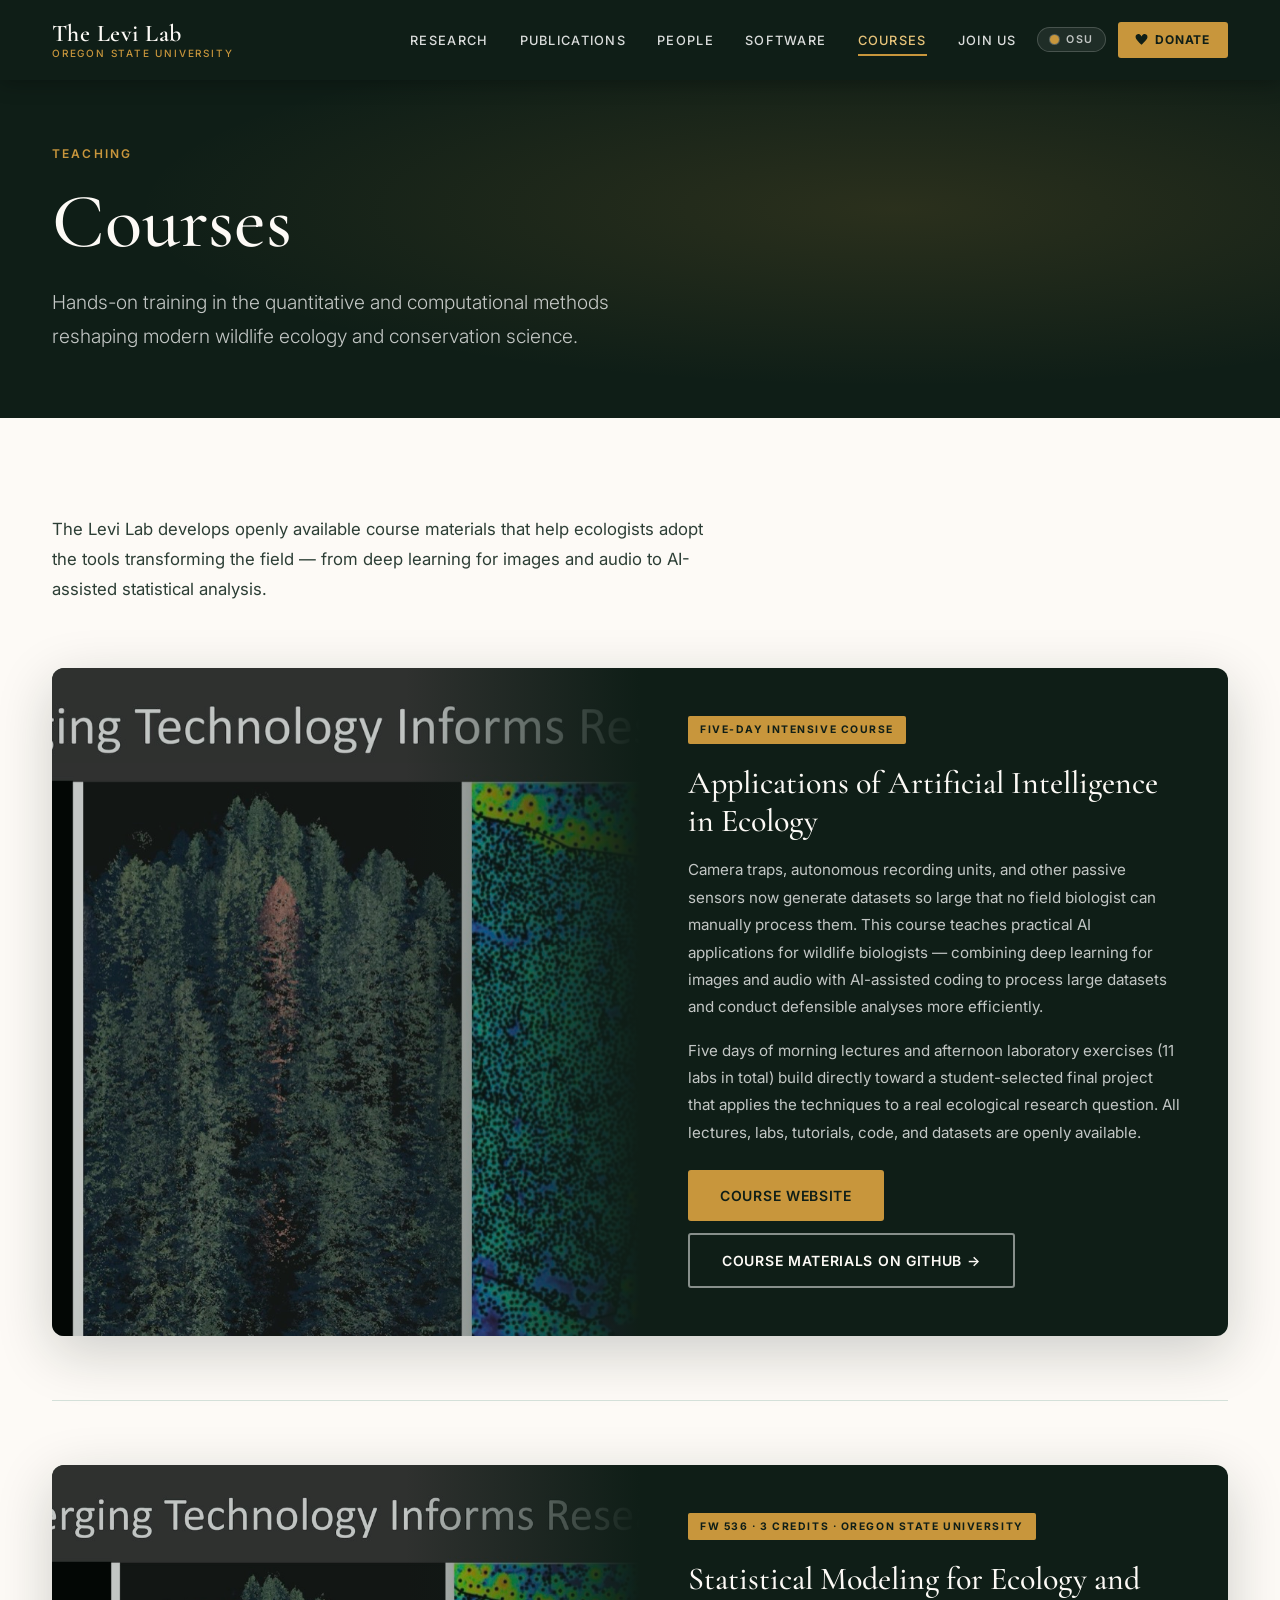
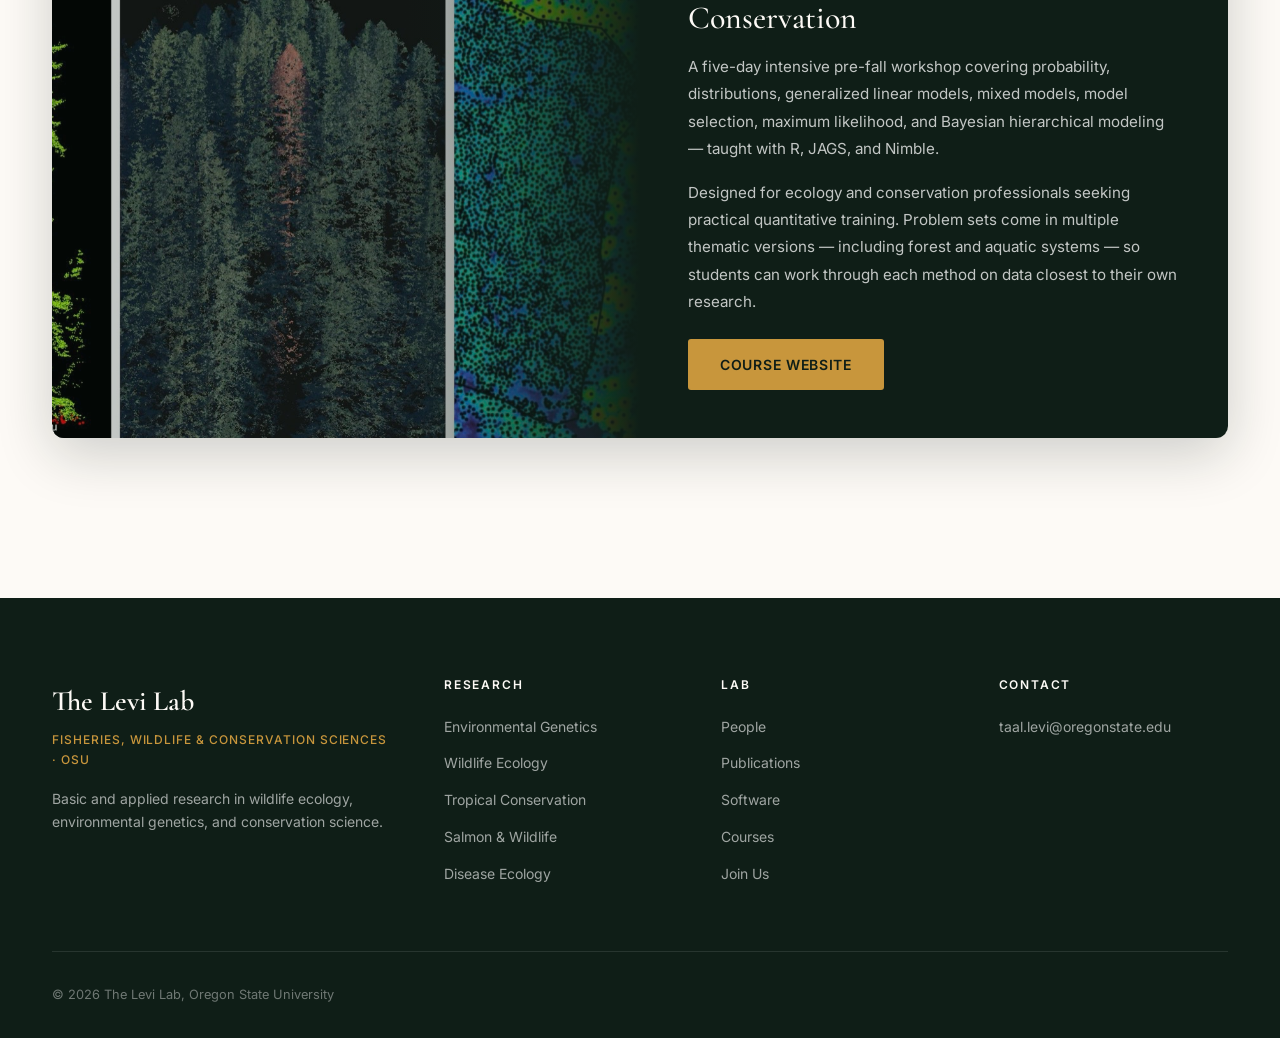
==== courses.html @ 4a83adde "Initial commit: The Levi Lab website Static site for levi.cascadiawildlifelab.org — homepage plus re" ====
<!DOCTYPE html>
<html lang="en">
<head>
  <meta charset="UTF-8" />
  <meta name="viewport" content="width=device-width, initial-scale=1.0" />
  <title>Courses — The Levi Lab</title>
  <meta name="description" content="Courses taught by the Levi Lab: Applications of Artificial Intelligence in Ecology, and FW 536 — Statistical Modeling for Ecology and Conservation." />
  <link rel="icon" href="favicon.svg" type="image/svg+xml" />
  <link rel="canonical" href="https://levi.cascadiawildlifelab.org/courses.html" />
  <meta name="theme-color" content="#1d3b2a" />
  <meta property="og:title" content="Courses — The Levi Lab" />
  <meta property="og:description" content="Courses taught by the Levi Lab: Applications of Artificial Intelligence in Ecology, and FW 536 — Statistical Modeling for Ecology and Conservation." />
  <meta property="og:type" content="website" />
  <meta property="og:image" content="https://levi.cascadiawildlifelab.org/media/img/m228.jpg" />
  <meta property="og:url" content="https://levi.cascadiawildlifelab.org/courses.html" />
  <meta property="og:site_name" content="The Levi Lab" />
  <meta name="twitter:card" content="summary_large_image" />
  <script>document.documentElement.classList.add('js');!function(){var t=localStorage.getItem('levi-lab-theme');if(t==='osu')document.documentElement.setAttribute('data-theme','osu')}();</script>
  <link rel="stylesheet" href="css/style.css" />
</head>
<body>
<a class="skip-link" href="#main">Skip to main content</a>

<!-- NAV -->
<nav class="nav nav--solid" id="mainNav">
  <div class="nav__inner">
    <a href="index.html" class="nav__logo">
      <span class="nav__logo-name">The Levi Lab</span>
      <span class="nav__logo-sub">Oregon State University</span>
    </a>
    <ul class="nav__links">
      <li class="nav__item">
        <a href="research.html" class="nav__link">Research</a>
        <div class="nav__dropdown">
          <a href="research.html#env-genetics" class="nav__dropdown-link">Environmental Genetics</a>
          <a href="research.html#wildlife-ecology" class="nav__dropdown-link">Wildlife Ecology &amp; Trophic Cascades</a>
          <a href="research.html#tropical" class="nav__dropdown-link">Human Livelihoods &amp; Tropical Conservation</a>
          <a href="research.html#salmon" class="nav__dropdown-link">Salmon, Humans &amp; Wildlife</a>
          <a href="research.html#disease" class="nav__dropdown-link">Disease Ecology</a>
        </div>
      </li>
      <li><a href="publications.html" class="nav__link">Publications</a></li>
      <li><a href="people.html" class="nav__link">People</a></li>
      <li><a href="software.html" class="nav__link">Software</a></li>
      <li><a href="courses.html" class="nav__link active">Courses</a></li>
      <li><a href="join.html" class="nav__link">Join Us</a></li>
      <li><a href="https://www.paypal.com/donate?token=L3rN-BQrTYfOn3xu_ZGGP12tN9YeshB1Ru2laAK1H5JTG6XEm7YPeZZN710vsBEfOhClmTOPZdZ970hw" target="_blank" rel="noopener" title="Support the RNAi white-nose syndrome project or Carnivore Ecology &amp; Conservation — add a note with your choice when donating" class="btn--donate" style="margin-left:0.5rem;">
        <svg width="13" height="13" viewBox="0 0 24 24" fill="currentColor"><path d="M12 21.593c-5.63-5.539-11-10.297-11-14.402 0-3.791 3.068-5.191 5.281-5.191 1.312 0 4.151.501 5.719 4.457 1.59-3.968 4.464-4.447 5.726-4.447 2.54 0 5.274 1.621 5.274 5.181 0 4.069-5.136 8.625-11 14.402z"/></svg>
        Donate
      </a></li>
    </ul>
    <button class="nav__hamburger" type="button" aria-label="Menu"
            aria-expanded="false" aria-controls="mobileNav"><span></span><span></span><span></span></button>
  </div>
</nav>
<div class="nav__mobile" id="mobileNav">
  <a href="research.html" class="nav__mobile-link">Research</a>
  <span class="nav__mobile-sublabel">Research Areas</span>
  <a href="research.html#env-genetics" class="nav__mobile-sublink">Environmental Genetics</a>
  <a href="research.html#wildlife-ecology" class="nav__mobile-sublink">Wildlife Ecology &amp; Trophic Cascades</a>
  <a href="research.html#tropical" class="nav__mobile-sublink">Human Livelihoods &amp; Tropical Conservation</a>
  <a href="research.html#salmon" class="nav__mobile-sublink">Salmon, Humans &amp; Wildlife</a>
  <a href="research.html#disease" class="nav__mobile-sublink">Disease Ecology</a>
  <a href="publications.html" class="nav__mobile-link">Publications</a>
  <a href="people.html" class="nav__mobile-link">People</a>
  <a href="software.html" class="nav__mobile-link">Software</a>
  <a href="courses.html" class="nav__mobile-link active">Courses</a>
  <a href="join.html" class="nav__mobile-link">Join Us</a>
  <a href="https://www.paypal.com/donate?token=L3rN-BQrTYfOn3xu_ZGGP12tN9YeshB1Ru2laAK1H5JTG6XEm7YPeZZN710vsBEfOhClmTOPZdZ970hw" target="_blank" rel="noopener" title="Support the RNAi white-nose syndrome project or Carnivore Ecology &amp; Conservation — add a note with your choice when donating" class="nav__mobile-link" style="color: var(--accent-light);">♥ Donate</a>
</div>

<main id="main">
<div class="page-hero">
  <div class="container">
    <span class="page-hero__eyebrow">Teaching</span>
    <h1>Courses</h1>
    <p class="lead">Hands-on training in the quantitative and computational methods reshaping modern wildlife ecology and conservation science.</p>
  </div>
</div>

<!-- ============================================================
     COURSES CONTENT
     ============================================================ -->
<section class="section">
  <div class="container">

    <div class="fade-in" style="max-width: 680px; margin-bottom: 1rem;">
      <p style="font-size: 1.05rem; color: var(--text-body); line-height: 1.8;">
        The Levi Lab develops openly available course materials that help ecologists adopt the tools transforming the field — from deep learning for images and audio to AI-assisted statistical analysis.
      </p>
    </div>

    <!-- FEATURED COURSE — AI IN ECOLOGY -->
    <div class="flagship-card fade-in">
      <div class="flagship-card__media">
        <video autoplay muted loop playsinline preload="none" poster="media/img/esrf-lidar.jpg">
          <source src="media/video/img-0030.mp4" type="video/mp4">
        </video>
        <div class="flagship-card__media-overlay"></div>
      </div>
      <div class="flagship-card__content">
        <span class="flagship-card__badge">Five-Day Intensive Course</span>
        <h3>Applications of Artificial Intelligence in Ecology</h3>
        <p>
          Camera traps, autonomous recording units, and other passive sensors now generate datasets so large that no field biologist can manually process them. This course teaches practical AI applications for wildlife biologists — combining deep learning for images and audio with AI-assisted coding to process large datasets and conduct defensible analyses more efficiently.
        </p>
        <p>
          Five days of morning lectures and afternoon laboratory exercises (11 labs in total) build directly toward a student-selected final project that applies the techniques to a real ecological research question. All lectures, labs, tutorials, code, and datasets are openly available.
        </p>
        <div class="flagship-card__actions">
          <a href="https://taaltree.github.io/AI-in-Ecology/" target="_blank" rel="noopener" class="btn btn--primary">Course Website</a>
          <a href="https://github.com/taaltree/AI-in-Ecology" target="_blank" rel="noopener" class="btn btn--outline">Course Materials on GitHub →</a>
        </div>
      </div>
    </div>

    <!-- ============================================================
         COURSE — FW 536
         ============================================================ -->
    <div class="divider fade-in" style="margin: 4rem 0;"></div>

    <div class="flagship-card fade-in">
      <div class="flagship-card__media">
        <img src="media/img/esrf-lidar.jpg" alt="Ecological data visualization">
        <div class="flagship-card__media-overlay"></div>
      </div>
      <div class="flagship-card__content">
        <span class="flagship-card__badge">FW 536 · 3 Credits · Oregon State University</span>
        <h3>Statistical Modeling for Ecology and Conservation</h3>
        <p>
          A five-day intensive pre-fall workshop covering probability, distributions, generalized linear models, mixed models, model selection, maximum likelihood, and Bayesian hierarchical modeling — taught with R, JAGS, and Nimble.
        </p>
        <p>
          Designed for ecology and conservation professionals seeking practical quantitative training. Problem sets come in multiple thematic versions — including forest and aquatic systems — so students can work through each method on data closest to their own research.
        </p>
        <div class="flagship-card__actions">
          <a href="https://taaltree.github.io/FW536/" target="_blank" rel="noopener" class="btn btn--primary">Course Website</a>
        </div>
      </div>
    </div>

  </div>
</section>

<!-- FOOTER -->
</main>

<footer class="footer">
  <div class="container">
    <div class="footer__grid">
      <div>
        <div class="footer__brand-name">The Levi Lab</div>
        <div class="footer__brand-dept">Fisheries, Wildlife &amp; Conservation Sciences · OSU</div>
        <p class="footer__tagline">Basic and applied research in wildlife ecology, environmental genetics, and conservation science.</p>
      </div>
      <div class="footer__col">
        <h5>Research</h5>
        <ul>
          <li><a href="research.html#env-genetics">Environmental Genetics</a></li>
          <li><a href="research.html#wildlife-ecology">Wildlife Ecology</a></li>
          <li><a href="research.html#tropical">Tropical Conservation</a></li>
          <li><a href="research.html#salmon">Salmon &amp; Wildlife</a></li>
          <li><a href="research.html#disease">Disease Ecology</a></li>
        </ul>
      </div>
      <div class="footer__col">
        <h5>Lab</h5>
        <ul>
          <li><a href="people.html">People</a></li>
          <li><a href="publications.html">Publications</a></li>
          <li><a href="software.html">Software</a></li>
          <li><a href="courses.html">Courses</a></li>
          <li><a href="join.html">Join Us</a></li>
        </ul>
      </div>
      <div class="footer__col">
        <h5>Contact</h5>
        <ul>
          <li><a href="mailto:taal.levi@oregonstate.edu">taal.levi@oregonstate.edu</a></li>
        </ul>
      </div>
    </div>
    <div class="footer__bottom">
      <span>© <span id="year">2026</span> The Levi Lab, Oregon State University</span>
    </div>
  </div>
</footer>

<script src="js/main.js"></script>
</body>
</html>
---- css/style.css ----
/* ============================================================
   THE LEVI LAB — Main Stylesheet
   ============================================================ */

/* Google Fonts */
@import url('https://fonts.googleapis.com/css2?family=Cormorant+Garamond:ital,wght@0,300;0,400;0,500;0,600;0,700;1,300;1,400;1,500&family=Inter:wght@300;400;500;600;700&display=swap');

/* ============================================================
   CUSTOM PROPERTIES
   ============================================================ */
:root {
  --primary:        #1B3B2F;
  --primary-dark:   #0F1E17;
  --primary-light:  #2D5A47;
  --accent:         #C8963C;
  --accent-light:   #E8C47A;
  --cream:          #F7F3EC;
  --warm-white:     #FDFAF6;
  --text-dark:      #0F1E17;
  --text-body:      #2C3E35;
  --text-muted:     #6B8070;
  --border:         #D4E0D9;
  --shadow-sm:      0 2px 8px rgba(15,30,23,0.08);
  --shadow:         0 4px 24px rgba(15,30,23,0.12);
  --shadow-lg:      0 16px 56px rgba(15,30,23,0.2);
  --transition:     all 0.35s cubic-bezier(0.4, 0, 0.2, 1);
  --nav-height:     80px;
  --max-width:      1240px;
  --radius:         6px;
  --radius-lg:      12px;
}

/* ============================================================
   RESET & BASE
   ============================================================ */
*, *::before, *::after { box-sizing: border-box; margin: 0; padding: 0; }

html { scroll-behavior: smooth; font-size: 16px; }

body {
  font-family: 'Inter', system-ui, sans-serif;
  color: var(--text-body);
  background: var(--warm-white);
  line-height: 1.7;
  -webkit-font-smoothing: antialiased;
}

img, video { max-width: 100%; display: block; }
a { color: inherit; text-decoration: none; }
ul { list-style: none; }
button { cursor: pointer; border: none; background: none; font-family: inherit; }

/* ============================================================
   TYPOGRAPHY
   ============================================================ */
h1, h2, h3, h4, h5 {
  font-family: 'Cormorant Garamond', Georgia, serif;
  color: var(--text-dark);
  line-height: 1.2;
}

h1 { font-size: clamp(2.8rem, 6vw, 5rem); font-weight: 500; }
h2 { font-size: clamp(2rem, 4vw, 3rem); font-weight: 500; }
h3 { font-size: clamp(1.4rem, 2.5vw, 1.9rem); font-weight: 500; }
h4 { font-size: 1.2rem; font-weight: 600; font-family: 'Inter', sans-serif; }
h5 { font-size: 1rem; font-weight: 600; font-family: 'Inter', sans-serif; }

p { margin-bottom: 1rem; }
p:last-child { margin-bottom: 0; }

.lead {
  font-size: 1.2rem;
  line-height: 1.8;
  color: var(--text-body);
  font-weight: 300;
}

.eyebrow {
  font-family: 'Inter', sans-serif;
  font-size: 0.75rem;
  font-weight: 600;
  letter-spacing: 0.15em;
  text-transform: uppercase;
  color: var(--accent);
}

/* ============================================================
   LAYOUT
   ============================================================ */
.container {
  max-width: var(--max-width);
  margin: 0 auto;
  padding: 0 2rem;
}

.section {
  padding: 6rem 0;
}

.section--dark {
  background: var(--primary-dark);
  color: var(--cream);
}

.section--dark h1,
.section--dark h2,
.section--dark h3,
.section--dark h4 {
  color: var(--warm-white);
}

.section--dark p,
.section--dark .lead {
  color: rgba(248,244,238,0.8);
}

.section--cream {
  background: var(--cream);
}

.section--green {
  background: var(--primary);
  color: var(--cream);
}

.section--green h1,
.section--green h2,
.section--green h3 {
  color: var(--warm-white);
}

.section-header {
  margin-bottom: 3.5rem;
}

.section-header--center {
  text-align: center;
  max-width: 720px;
  margin: 0 auto 3.5rem;
}

.grid-2 { display: grid; grid-template-columns: repeat(2, 1fr); gap: 2rem; }
.grid-3 { display: grid; grid-template-columns: repeat(3, 1fr); gap: 2rem; }
.grid-4 { display: grid; grid-template-columns: repeat(4, 1fr); gap: 1.5rem; }

/* ============================================================
   BUTTONS
   ============================================================ */
.btn {
  display: inline-flex;
  align-items: center;
  gap: 0.5rem;
  padding: 0.85rem 2rem;
  border-radius: 3px;
  font-family: 'Inter', sans-serif;
  font-size: 0.875rem;
  font-weight: 600;
  letter-spacing: 0.05em;
  text-transform: uppercase;
  transition: var(--transition);
  cursor: pointer;
}

.btn--primary {
  background: var(--accent);
  color: var(--primary-dark);
}
.btn--primary:hover { background: var(--accent-light); transform: translateY(-2px); box-shadow: var(--shadow); }

.btn--outline {
  background: transparent;
  color: var(--warm-white);
  border: 2px solid rgba(255,255,255,0.5);
}
.btn--outline:hover { border-color: var(--warm-white); background: rgba(255,255,255,0.1); }

.btn--outline-dark {
  background: transparent;
  color: var(--primary);
  border: 2px solid var(--primary);
}
.btn--outline-dark:hover { background: var(--primary); color: var(--warm-white); }

.btn--ghost {
  padding: 0;
  color: var(--accent);
  font-weight: 600;
  font-size: 0.875rem;
  letter-spacing: 0.05em;
  text-transform: uppercase;
  border-bottom: 2px solid transparent;
  border-radius: 0;
}
.btn--ghost:hover { border-bottom-color: var(--accent); }

/* ============================================================
   NAVIGATION
   ============================================================ */
.nav {
  position: fixed;
  top: 0;
  left: 0;
  right: 0;
  z-index: 1000;
  height: var(--nav-height);
  display: flex;
  align-items: center;
  transition: var(--transition);
}

.nav--transparent {
  background: transparent;
}

.nav--solid {
  background: var(--primary-dark);
  box-shadow: 0 2px 20px rgba(0,0,0,0.3);
}

.nav__inner {
  max-width: var(--max-width);
  margin: 0 auto;
  padding: 0 2rem;
  width: 100%;
  display: flex;
  align-items: center;
  justify-content: space-between;
}

.nav__logo {
  display: flex;
  flex-direction: column;
  line-height: 1;
}

.nav__logo-name {
  font-family: 'Cormorant Garamond', serif;
  font-size: 1.5rem;
  font-weight: 600;
  color: var(--warm-white);
  letter-spacing: 0.02em;
}

.nav__logo-sub {
  font-size: 0.625rem;
  font-weight: 500;
  letter-spacing: 0.18em;
  text-transform: uppercase;
  color: var(--accent);
  margin-top: 2px;
}

.nav__links {
  display: flex;
  align-items: center;
  gap: 0.25rem;
}

.nav__link {
  font-size: 0.8rem;
  font-weight: 500;
  letter-spacing: 0.1em;
  text-transform: uppercase;
  color: rgba(255,255,255,0.85);
  padding: 0.5rem 0.85rem;
  border-radius: 3px;
  transition: var(--transition);
  position: relative;
}

.nav__link:hover,
.nav__link.active {
  color: var(--accent-light);
}

.nav__link::after {
  content: '';
  position: absolute;
  bottom: 0;
  left: 0.85rem;
  right: 0.85rem;
  height: 2px;
  background: var(--accent);
  transform: scaleX(0);
  transition: transform 0.25s ease;
}

.nav__link:hover::after,
.nav__link.active::after {
  transform: scaleX(1);
}

/* Dropdown */
.nav__item { position: relative; }

.nav__dropdown {
  position: absolute;
  top: calc(100% + 8px);
  left: 0;
  min-width: 280px;
  background: var(--primary-dark);
  border: 1px solid rgba(255,255,255,0.1);
  border-radius: var(--radius);
  box-shadow: var(--shadow-lg);
  opacity: 0;
  visibility: hidden;
  transform: translateY(-8px);
  transition: var(--transition);
  padding: 0.5rem 0;
}

.nav__item:hover .nav__dropdown {
  opacity: 1;
  visibility: visible;
  transform: translateY(0);
}

.nav__dropdown-link {
  display: block;
  padding: 0.65rem 1.25rem;
  font-size: 0.825rem;
  color: rgba(255,255,255,0.8);
  transition: var(--transition);
}

.nav__dropdown-link:hover {
  background: rgba(255,255,255,0.05);
  color: var(--accent-light);
  padding-left: 1.5rem;
}

/* Hamburger */
.nav__hamburger {
  display: none;
  flex-direction: column;
  gap: 5px;
  padding: 8px;
}

.nav__hamburger span {
  width: 24px;
  height: 2px;
  background: var(--warm-white);
  transition: var(--transition);
  display: block;
}

.nav__hamburger.open span:nth-child(1) { transform: rotate(45deg) translate(5px, 5px); }
.nav__hamburger.open span:nth-child(2) { opacity: 0; }
.nav__hamburger.open span:nth-child(3) { transform: rotate(-45deg) translate(5px, -5px); }

/* Mobile nav */
.nav__mobile {
  display: none;
  position: fixed;
  top: var(--nav-height);
  left: 0;
  right: 0;
  background: var(--primary-dark);
  padding: 1rem 0 2rem;
  border-top: 1px solid rgba(255,255,255,0.1);
  z-index: 999;
}

.nav__mobile.open { display: block; }

.nav__mobile-link {
  display: block;
  padding: 0.85rem 2rem;
  font-size: 0.9rem;
  font-weight: 500;
  letter-spacing: 0.08em;
  text-transform: uppercase;
  color: rgba(255,255,255,0.85);
  transition: var(--transition);
}

.nav__mobile-link:hover { color: var(--accent-light); padding-left: 2.5rem; }

.nav__mobile-sublabel {
  padding: 0.5rem 2rem 0.25rem;
  font-size: 0.7rem;
  letter-spacing: 0.15em;
  text-transform: uppercase;
  color: var(--accent);
}

.nav__mobile-sublink {
  display: block;
  padding: 0.5rem 3rem;
  font-size: 0.85rem;
  color: rgba(255,255,255,0.65);
  transition: var(--transition);
}

.nav__mobile-sublink:hover { color: var(--accent-light); }

/* ============================================================
   HERO
   ============================================================ */
.hero {
  position: relative;
  height: 100vh;
  min-height: 600px;
  display: flex;
  align-items: center;
  justify-content: center;
  overflow: hidden;
  background: var(--primary-dark);
}

.hero__video-wrap {
  position: absolute;
  inset: 0;
  z-index: 0;
}

.hero__video {
  width: 100%;
  height: 100%;
  object-fit: cover;
  opacity: 0.65;
}

.hero__overlay {
  position: absolute;
  inset: 0;
  background: linear-gradient(
    160deg,
    rgba(15,30,23,0.7) 0%,
    rgba(15,30,23,0.4) 50%,
    rgba(15,30,23,0.8) 100%
  );
}

.hero__content {
  position: relative;
  z-index: 1;
  text-align: center;
  padding: 0 2rem;
  max-width: 900px;
}

.hero__eyebrow {
  font-family: 'Inter', sans-serif;
  font-size: 0.75rem;
  font-weight: 600;
  letter-spacing: 0.2em;
  text-transform: uppercase;
  color: var(--accent-light);
  margin-bottom: 1.25rem;
  display: block;
}

.hero__title {
  font-family: 'Cormorant Garamond', serif;
  font-size: clamp(3.5rem, 9vw, 7rem);
  font-weight: 300;
  color: var(--warm-white);
  letter-spacing: -0.01em;
  line-height: 1.05;
  margin-bottom: 1.25rem;
}

.hero__title strong {
  font-weight: 600;
  color: var(--accent-light);
}

.hero__subtitle {
  font-size: clamp(1rem, 2vw, 1.25rem);
  color: rgba(255,255,255,0.8);
  font-weight: 300;
  letter-spacing: 0.03em;
  margin-bottom: 2.5rem;
  line-height: 1.6;
}

.hero__actions {
  display: flex;
  gap: 1rem;
  justify-content: center;
  flex-wrap: wrap;
}

.hero__scroll {
  position: absolute;
  bottom: 2.5rem;
  left: 50%;
  transform: translateX(-50%);
  z-index: 1;
  display: flex;
  flex-direction: column;
  align-items: center;
  gap: 0.5rem;
  color: rgba(255,255,255,0.5);
  font-size: 0.7rem;
  letter-spacing: 0.15em;
  text-transform: uppercase;
  animation: bounce 2s infinite;
}

.hero__scroll svg { opacity: 0.5; }

@keyframes bounce {
  0%, 100% { transform: translateX(-50%) translateY(0); }
  50% { transform: translateX(-50%) translateY(8px); }
}

/* Page hero (non-home) */
.page-hero {
  padding-top: calc(var(--nav-height) + 4rem);
  padding-bottom: 4rem;
  background: var(--primary-dark);
  color: var(--warm-white);
  position: relative;
  overflow: hidden;
}

.page-hero::before {
  content: '';
  position: absolute;
  inset: 0;
  background: radial-gradient(ellipse at 70% 50%, rgba(200,150,60,0.15) 0%, transparent 60%);
}

.page-hero .container { position: relative; z-index: 1; }

.page-hero__eyebrow {
  font-size: 0.75rem;
  font-weight: 600;
  letter-spacing: 0.18em;
  text-transform: uppercase;
  color: var(--accent);
  margin-bottom: 0.75rem;
  display: block;
}

.page-hero h1 {
  color: var(--warm-white);
  margin-bottom: 1rem;
}

.page-hero .lead {
  color: rgba(255,255,255,0.75);
  max-width: 640px;
}

/* ============================================================
   ABOUT / INTRO STRIP
   ============================================================ */
.intro-strip {
  padding: 5rem 0;
  background: var(--warm-white);
}

.intro-strip__grid {
  display: grid;
  grid-template-columns: 1.1fr 1fr;
  gap: 5rem;
  align-items: center;
}

.intro-strip__stats {
  display: grid;
  grid-template-columns: 1fr 1fr;
  gap: 2rem;
  margin-top: 2rem;
}

.stat {
  border-left: 3px solid var(--accent);
  padding-left: 1rem;
}

.stat__number {
  font-family: 'Cormorant Garamond', serif;
  font-size: 2.8rem;
  font-weight: 600;
  color: var(--primary);
  line-height: 1;
}

.stat__label {
  font-size: 0.8rem;
  font-weight: 500;
  letter-spacing: 0.08em;
  text-transform: uppercase;
  color: var(--text-muted);
  margin-top: 0.25rem;
}

.intro-strip__image-wrap {
  position: relative;
  border-radius: var(--radius-lg);
  overflow: hidden;
  aspect-ratio: 4/3;
  box-shadow: var(--shadow-lg);
}

.intro-strip__image-wrap img {
  width: 100%;
  height: 100%;
  object-fit: cover;
}

.intro-strip__image-caption {
  position: absolute;
  bottom: 0;
  left: 0;
  right: 0;
  padding: 1.25rem;
  background: linear-gradient(transparent, rgba(15,30,23,0.8));
  color: rgba(255,255,255,0.85);
  font-size: 0.8rem;
  font-style: italic;
}

/* ============================================================
   RESEARCH CARDS (homepage)
   ============================================================ */
.research-cards {
  display: grid;
  grid-template-columns: repeat(5, 1fr);
  gap: 0;
}

.research-card {
  position: relative;
  height: 420px;
  overflow: hidden;
  cursor: pointer;
  flex: 1;
}

.research-card__bg {
  position: absolute;
  inset: 0;
  background-size: cover;
  background-position: center;
  transition: transform 0.6s ease;
}

.research-card:hover .research-card__bg {
  transform: scale(1.08);
}

.research-card__overlay {
  position: absolute;
  inset: 0;
  background: linear-gradient(
    to top,
    rgba(15,30,23,0.95) 0%,
    rgba(15,30,23,0.5) 50%,
    rgba(15,30,23,0.2) 100%
  );
  transition: var(--transition);
}

.research-card:hover .research-card__overlay {
  background: linear-gradient(
    to top,
    rgba(15,30,23,0.98) 0%,
    rgba(15,30,23,0.7) 60%,
    rgba(15,30,23,0.35) 100%
  );
}

.research-card__content {
  position: absolute;
  bottom: 0;
  left: 0;
  right: 0;
  padding: 2rem 1.5rem;
  color: var(--warm-white);
  transform: translateY(0);
}

.research-card__icon {
  font-size: 1.75rem;
  margin-bottom: 0.75rem;
  display: block;
}

.research-card__title {
  font-family: 'Cormorant Garamond', serif;
  font-size: 1.2rem;
  font-weight: 600;
  color: var(--warm-white);
  line-height: 1.3;
  margin-bottom: 0.75rem;
}

.research-card__desc {
  font-size: 0.85rem;
  color: rgba(255,255,255,0.75);
  line-height: 1.6;
  max-height: 0;
  overflow: hidden;
  transition: max-height 0.4s ease, opacity 0.4s ease;
  opacity: 0;
}

.research-card:hover .research-card__desc {
  max-height: 150px;
  opacity: 1;
}

.research-card__link {
  display: inline-flex;
  align-items: center;
  gap: 0.4rem;
  color: var(--accent-light);
  font-size: 0.75rem;
  font-weight: 600;
  letter-spacing: 0.1em;
  text-transform: uppercase;
  margin-top: 0.75rem;
  opacity: 0;
  transform: translateY(8px);
  transition: opacity 0.4s ease, transform 0.4s ease;
}

.research-card:hover .research-card__link {
  opacity: 1;
  transform: translateY(0);
}

/* ============================================================
   VIDEO GALLERY
   ============================================================ */
.video-gallery {
  background: var(--primary-dark);
  padding: 6rem 0;
}

.video-gallery__header {
  text-align: center;
  margin-bottom: 3rem;
}

.video-gallery__header h2 { color: var(--warm-white); }
.video-gallery__header .eyebrow { color: var(--accent); }
.video-gallery__header p { color: rgba(255,255,255,0.65); max-width: 540px; margin: 1rem auto 0; }

.video-grid {
  display: grid;
  grid-template-columns: 2fr 1fr 1fr;
  grid-template-rows: 260px 260px;
  gap: 8px;
}

.video-item {
  position: relative;
  overflow: hidden;
  border-radius: var(--radius);
  background: #000;
  cursor: pointer;
  /* rendered as <button> so it is keyboard-operable — strip UA chrome */
  display: block;
  width: 100%;
  padding: 0;
  border: none;
  font: inherit;
  color: inherit;
  text-align: left;
  appearance: none;
  -webkit-appearance: none;
}

.video-item:first-child {
  grid-row: span 2;
}

.video-item video,
.video-item img {
  width: 100%;
  height: 100%;
  object-fit: cover;
  transition: transform 0.6s ease;
  opacity: 0.85;
}

.video-item:hover video,
.video-item:hover img {
  transform: scale(1.04);
  opacity: 1;
}

.video-item__overlay {
  position: absolute;
  inset: 0;
  background: linear-gradient(to top, rgba(15,30,23,0.8) 0%, transparent 50%);
  display: flex;
  align-items: flex-end;
  padding: 1.25rem;
  transition: var(--transition);
}

.video-item:hover .video-item__overlay {
  background: linear-gradient(to top, rgba(15,30,23,0.6) 0%, transparent 40%);
}

.video-item__label {
  font-size: 0.8rem;
  font-weight: 500;
  color: rgba(255,255,255,0.9);
  letter-spacing: 0.05em;
}

.video-item__play {
  position: absolute;
  top: 50%;
  left: 50%;
  transform: translate(-50%, -50%);
  width: 52px;
  height: 52px;
  background: rgba(255,255,255,0.15);
  border: 2px solid rgba(255,255,255,0.5);
  border-radius: 50%;
  display: flex;
  align-items: center;
  justify-content: center;
  backdrop-filter: blur(4px);
  transition: var(--transition);
  opacity: 0;
}

.video-item:hover .video-item__play {
  opacity: 1;
  background: rgba(255,255,255,0.25);
}

/* Lightbox */
.lightbox {
  position: fixed;
  inset: 0;
  z-index: 2000;
  background: rgba(0,0,0,0.95);
  display: none;
  align-items: center;
  justify-content: center;
  padding: 2rem;
}

.lightbox.open { display: flex; }

.lightbox__inner {
  position: relative;
  width: 100%;
  max-width: 1100px;
  aspect-ratio: 16/9;
}

.lightbox__inner video {
  width: 100%;
  height: 100%;
  border-radius: var(--radius);
}

.lightbox__close {
  position: absolute;
  top: -3rem;
  right: 0;
  color: white;
  font-size: 2rem;
  line-height: 1;
  cursor: pointer;
  opacity: 0.7;
  transition: opacity 0.2s;
}

.lightbox__close:hover { opacity: 1; }

/* ============================================================
   PUBLICATIONS (homepage strip)
   ============================================================ */
.pub-strip { padding: 6rem 0; }

.pub-strip__inner {
  display: grid;
  grid-template-columns: 1fr 2fr;
  gap: 5rem;
  align-items: start;
}

.pub-strip__sidebar h2 { margin-bottom: 1rem; }
.pub-strip__sidebar p { color: var(--text-muted); margin-bottom: 2rem; }

.pub-list { display: flex; flex-direction: column; gap: 1.5rem; }

.pub-item {
  padding-bottom: 1.5rem;
  border-bottom: 1px solid var(--border);
}

.pub-item:last-child { border-bottom: none; }

.pub-item__year {
  font-size: 0.7rem;
  font-weight: 700;
  letter-spacing: 0.15em;
  text-transform: uppercase;
  color: var(--accent);
  margin-bottom: 0.3rem;
}

.pub-item__title {
  font-size: 0.975rem;
  font-weight: 500;
  color: var(--text-dark);
  line-height: 1.5;
  margin-bottom: 0.3rem;
}

.pub-item__authors {
  font-size: 0.85rem;
  color: var(--text-muted);
  line-height: 1.5;
}

.pub-item__journal {
  font-size: 0.85rem;
  font-style: italic;
  color: var(--text-muted);
}

/* ============================================================
   PEOPLE CARDS
   ============================================================ */
.people-grid {
  display: grid;
  grid-template-columns: repeat(auto-fill, minmax(220px, 1fr));
  gap: 1.75rem;
}

.person-card {
  background: var(--warm-white);
  border-radius: var(--radius-lg);
  overflow: hidden;
  box-shadow: var(--shadow-sm);
  transition: var(--transition);
  border: 1px solid var(--border);
}

.person-card:hover {
  transform: translateY(-6px);
  box-shadow: var(--shadow);
}

.person-card__photo {
  aspect-ratio: 3/4;
  background: var(--cream);
  position: relative;
  overflow: hidden;
}

.person-card__photo img {
  width: 100%;
  height: 100%;
  object-fit: cover;
  object-position: top;
  transition: transform 0.5s ease;
}

.person-card:hover .person-card__photo img {
  transform: scale(1.05);
}

.person-card__photo-placeholder {
  width: 100%;
  height: 100%;
  display: flex;
  align-items: center;
  justify-content: center;
  background: linear-gradient(135deg, var(--primary-light), var(--primary));
}

.person-card__photo-placeholder svg {
  opacity: 0.35;
  width: 60px;
  height: 60px;
}

.person-card__info {
  padding: 1.25rem;
}

.person-card__name {
  font-family: 'Cormorant Garamond', serif;
  font-size: 1.15rem;
  font-weight: 600;
  color: var(--text-dark);
  margin-bottom: 0.2rem;
}

.person-card__role {
  font-size: 0.775rem;
  font-weight: 500;
  color: var(--accent);
  text-transform: uppercase;
  letter-spacing: 0.08em;
  margin-bottom: 0.75rem;
  display: block;
}

.person-card__bio {
  font-size: 0.825rem;
  color: var(--text-muted);
  line-height: 1.6;
}

/* Featured PI card */
.pi-card {
  display: grid;
  grid-template-columns: 320px 1fr;
  gap: 0;
  border-radius: var(--radius-lg);
  overflow: hidden;
  box-shadow: var(--shadow-lg);
  margin-bottom: 4rem;
  border: 1px solid var(--border);
}

.pi-card__photo {
  position: relative;
  overflow: hidden;
  background: var(--primary);
}

.pi-card__photo img {
  width: 100%;
  height: 100%;
  object-fit: cover;
  object-position: top;
}

.pi-card__info {
  padding: 3rem;
  background: var(--warm-white);
}

.pi-card__badge {
  display: inline-block;
  background: var(--accent);
  color: var(--primary-dark);
  font-size: 0.65rem;
  font-weight: 700;
  letter-spacing: 0.15em;
  text-transform: uppercase;
  padding: 0.3rem 0.75rem;
  border-radius: 2px;
  margin-bottom: 1rem;
}

.pi-card__name {
  font-family: 'Cormorant Garamond', serif;
  font-size: 2.5rem;
  font-weight: 500;
  color: var(--text-dark);
  margin-bottom: 0.25rem;
}

.pi-card__title {
  font-size: 0.9rem;
  font-weight: 500;
  color: var(--text-muted);
  letter-spacing: 0.05em;
  text-transform: uppercase;
  margin-bottom: 1.5rem;
}

.pi-card__bio {
  font-size: 1rem;
  line-height: 1.8;
  color: var(--text-body);
  margin-bottom: 1.5rem;
}

.pi-card__links {
  display: flex;
  gap: 0.75rem;
  flex-wrap: wrap;
}

/* People section headers */
.people-section { margin-bottom: 4rem; }

.people-section__header {
  margin-bottom: 2rem;
  padding-bottom: 0.75rem;
  border-bottom: 2px solid var(--primary);
  display: flex;
  align-items: baseline;
  gap: 1rem;
}

.people-section__title {
  font-family: 'Cormorant Garamond', serif;
  font-size: 1.75rem;
  font-weight: 500;
  color: var(--primary);
}

.people-section__count {
  font-size: 0.8rem;
  color: var(--text-muted);
  font-weight: 500;
}

/* ============================================================
   RESEARCH PAGE
   ============================================================ */
.research-tabs {
  background: var(--cream);
  border-bottom: 1px solid var(--border);
  position: sticky;
  top: var(--nav-height);
  z-index: 100;
}

.research-tabs__inner {
  display: flex;
  gap: 0;
  overflow-x: auto;
}

.research-tab {
  padding: 1rem 1.25rem;
  font-size: 0.8rem;
  font-weight: 600;
  letter-spacing: 0.06em;
  text-transform: uppercase;
  color: var(--text-muted);
  white-space: nowrap;
  border-bottom: 2px solid transparent;
  transition: all 0.2s;
  flex-shrink: 0;
}

.research-tab:hover {
  color: var(--primary);
  border-bottom-color: var(--accent);
}

.research-section {
  padding: 5rem 0;
}

.research-section:nth-child(even) {
  background: var(--cream);
}

.research-section__inner {
  display: grid;
  grid-template-columns: 1fr 1fr;
  gap: 5rem;
  align-items: center;
}

.research-section:nth-child(even) .research-section__inner {
  direction: rtl;
}

.research-section:nth-child(even) .research-section__text {
  direction: ltr;
}

.research-section:nth-child(even) .research-section__media {
  direction: ltr;
}

.research-section__number {
  font-family: 'Cormorant Garamond', serif;
  font-size: 5rem;
  font-weight: 700;
  color: rgba(27,59,47,0.08);
  line-height: 1;
  margin-bottom: -1rem;
  display: block;
}

.research-section__tag {
  display: inline-block;
  background: var(--accent);
  color: var(--primary-dark);
  font-size: 0.65rem;
  font-weight: 700;
  letter-spacing: 0.15em;
  text-transform: uppercase;
  padding: 0.3rem 0.75rem;
  border-radius: 2px;
  margin-bottom: 0.75rem;
}

.research-section h2 { margin-bottom: 1.25rem; }

.research-section__media {
  position: relative;
  border-radius: var(--radius-lg);
  overflow: hidden;
  aspect-ratio: 4/3;
  box-shadow: var(--shadow-lg);
}

.research-section__media img,
.research-section__media video {
  width: 100%;
  height: 100%;
  object-fit: cover;
}

.research-section__media video {
  cursor: pointer;
}

/* ============================================================
   PUBLICATIONS PAGE
   ============================================================ */
.pub-page { padding: 5rem 0; }

.pub-controls {
  display: flex;
  align-items: center;
  gap: 1rem;
  flex-wrap: wrap;
  margin-bottom: 2.5rem;
  padding-bottom: 2rem;
  border-bottom: 1px solid var(--border);
}

.pub-search {
  flex: 1;
  min-width: 280px;
  position: relative;
}

.pub-search input {
  width: 100%;
  padding: 0.75rem 1rem 0.75rem 2.75rem;
  border: 1px solid var(--border);
  border-radius: var(--radius);
  font-family: 'Inter', sans-serif;
  font-size: 0.9rem;
  color: var(--text-dark);
  background: var(--warm-white);
  transition: var(--transition);
}

.pub-search input:focus {
  outline: none;
  border-color: var(--primary);
  box-shadow: 0 0 0 3px rgba(27,59,47,0.08);
}

.pub-search__icon {
  position: absolute;
  left: 0.85rem;
  top: 50%;
  transform: translateY(-50%);
  color: var(--text-muted);
}

.pub-year-filters {
  display: flex;
  gap: 0.4rem;
  flex-wrap: wrap;
}

.pub-year-btn {
  padding: 0.45rem 0.9rem;
  border: 1px solid var(--border);
  border-radius: 3px;
  font-size: 0.8rem;
  font-weight: 500;
  color: var(--text-muted);
  background: var(--warm-white);
  transition: var(--transition);
  cursor: pointer;
}

.pub-year-btn:hover,
.pub-year-btn.active {
  background: var(--primary);
  color: var(--warm-white);
  border-color: var(--primary);
}

.pub-year-group { margin-bottom: 3rem; }

.pub-year-group__header {
  display: flex;
  align-items: center;
  gap: 1rem;
  cursor: pointer;
  margin-bottom: 1.5rem;
  padding-bottom: 0.75rem;
  border-bottom: 2px solid var(--primary);
}

.pub-year-group__year {
  font-family: 'Cormorant Garamond', serif;
  font-size: 2rem;
  font-weight: 600;
  color: var(--primary);
}

.pub-year-group__count {
  font-size: 0.8rem;
  color: var(--text-muted);
}

.pub-year-group__toggle {
  margin-left: auto;
  color: var(--text-muted);
  transition: transform 0.3s;
}

.pub-year-group.collapsed .pub-year-group__toggle {
  transform: rotate(-90deg);
}

.pub-year-group__list {
  display: flex;
  flex-direction: column;
  gap: 0;
}

.pub-year-group.collapsed .pub-year-group__list {
  display: none;
}

.pub-entry {
  padding: 1.25rem 0;
  border-bottom: 1px solid var(--border);
  display: grid;
  grid-template-columns: 1fr;
  gap: 0.3rem;
  transition: var(--transition);
}

.pub-entry:hover { padding-left: 0.5rem; }

.pub-entry__title {
  font-size: 0.975rem;
  font-weight: 500;
  color: var(--text-dark);
  line-height: 1.5;
}

.pub-entry__authors {
  font-size: 0.875rem;
  color: var(--text-muted);
  line-height: 1.55;
}

.pub-entry__authors .lab-member {
  font-weight: 600;
  color: var(--primary);
}

.pub-entry__journal {
  font-size: 0.875rem;
  color: var(--text-muted);
  font-style: italic;
}

.pub-entry__journal .journal-name {
  font-style: italic;
}

.pub-count {
  font-size: 0.85rem;
  color: var(--text-muted);
  margin-bottom: 1rem;
}

/* ============================================================
   SOFTWARE PAGE
   ============================================================ */
.software-cards {
  display: grid;
  grid-template-columns: repeat(auto-fill, minmax(400px, 1fr));
  gap: 2rem;
  margin-top: 3rem;
}

.software-card {
  border-radius: var(--radius-lg);
  overflow: hidden;
  border: 1px solid var(--border);
  background: var(--warm-white);
  transition: var(--transition);
  box-shadow: var(--shadow-sm);
}

.software-card:hover {
  box-shadow: var(--shadow);
  transform: translateY(-4px);
}

.software-card__header {
  background: var(--primary);
  padding: 2rem;
  color: var(--warm-white);
}

.software-card__icon {
  font-size: 2.5rem;
  margin-bottom: 0.75rem;
  display: block;
}

.software-card__name {
  font-family: 'Cormorant Garamond', serif;
  font-size: 1.6rem;
  font-weight: 500;
  color: var(--warm-white);
  margin-bottom: 0.4rem;
}

.software-card__version {
  font-size: 0.75rem;
  color: var(--accent-light);
  letter-spacing: 0.1em;
  text-transform: uppercase;
  font-weight: 500;
}

.software-card__body {
  padding: 2rem;
}

.software-card__desc {
  font-size: 0.95rem;
  color: var(--text-body);
  line-height: 1.7;
  margin-bottom: 1.5rem;
}

.software-card__pubs {
  border-top: 1px solid var(--border);
  padding-top: 1.25rem;
}

.software-card__pubs-label {
  font-size: 0.7rem;
  font-weight: 700;
  letter-spacing: 0.15em;
  text-transform: uppercase;
  color: var(--text-muted);
  margin-bottom: 0.75rem;
  display: block;
}

.software-card__pub {
  font-size: 0.825rem;
  color: var(--text-muted);
  font-style: italic;
  margin-bottom: 0.5rem;
}

.software-card__actions {
  display: flex;
  gap: 0.75rem;
  flex-wrap: wrap;
  margin-top: 1.5rem;
}

/* ============================================================
   JOIN US PAGE
   ============================================================ */
.join-hero-img {
  width: 100%;
  height: 400px;
  object-fit: cover;
  border-radius: var(--radius-lg);
  margin-top: 3rem;
  box-shadow: var(--shadow-lg);
}

.join-section { padding: 5rem 0; }

.join-section:nth-child(even) { background: var(--cream); }

.join-columns {
  display: grid;
  grid-template-columns: 1fr 1fr;
  gap: 4rem;
  margin-top: 3rem;
}

.join-card {
  background: var(--warm-white);
  border-radius: var(--radius-lg);
  padding: 2.5rem;
  border: 1px solid var(--border);
  box-shadow: var(--shadow-sm);
}

.join-card__icon {
  font-size: 2.5rem;
  margin-bottom: 1rem;
  display: block;
}

.join-card h3 { margin-bottom: 1rem; color: var(--primary); }

.join-card ul {
  list-style: none;
  display: flex;
  flex-direction: column;
  gap: 0.75rem;
}

.join-card li {
  font-size: 0.925rem;
  color: var(--text-body);
  padding-left: 1.5rem;
  position: relative;
  line-height: 1.6;
}

.join-card li::before {
  content: '→';
  position: absolute;
  left: 0;
  color: var(--accent);
  font-weight: 700;
}

.contact-block {
  background: var(--primary);
  border-radius: var(--radius-lg);
  padding: 3rem;
  color: var(--warm-white);
  margin-top: 3rem;
  display: grid;
  grid-template-columns: 1fr 1fr;
  gap: 3rem;
}

.contact-block h3 { color: var(--warm-white); margin-bottom: 1rem; }
.contact-block p { color: rgba(255,255,255,0.75); }

.contact-info { display: flex; flex-direction: column; gap: 1rem; }

.contact-info-item {
  display: flex;
  align-items: flex-start;
  gap: 0.75rem;
}

.contact-info-item__label {
  font-size: 0.7rem;
  font-weight: 700;
  letter-spacing: 0.15em;
  text-transform: uppercase;
  color: var(--accent);
  min-width: 80px;
  padding-top: 2px;
}

.contact-info-item__value {
  font-size: 0.9rem;
  color: rgba(255,255,255,0.85);
}

/* ============================================================
   FOOTER
   ============================================================ */
.footer {
  background: var(--primary-dark);
  color: rgba(255,255,255,0.7);
  padding: 5rem 0 2rem;
}

.footer__grid {
  display: grid;
  grid-template-columns: 1.5fr 1fr 1fr 1fr;
  gap: 3rem;
  margin-bottom: 4rem;
}

.footer__brand-name {
  font-family: 'Cormorant Garamond', serif;
  font-size: 1.75rem;
  font-weight: 600;
  color: var(--warm-white);
  margin-bottom: 0.25rem;
}

.footer__brand-dept {
  font-size: 0.75rem;
  color: var(--accent);
  letter-spacing: 0.08em;
  text-transform: uppercase;
  font-weight: 500;
  margin-bottom: 1rem;
}

.footer__tagline {
  font-size: 0.875rem;
  line-height: 1.7;
  color: rgba(255,255,255,0.6);
}

.footer__col h5 {
  color: var(--warm-white);
  font-size: 0.75rem;
  font-weight: 600;
  letter-spacing: 0.15em;
  text-transform: uppercase;
  margin-bottom: 1.25rem;
}

.footer__col ul { display: flex; flex-direction: column; gap: 0.6rem; }

.footer__col li a {
  font-size: 0.875rem;
  color: rgba(255,255,255,0.6);
  transition: color 0.2s;
}

.footer__col li a:hover { color: var(--accent-light); }

.footer__bottom {
  padding-top: 2rem;
  border-top: 1px solid rgba(255,255,255,0.1);
  display: flex;
  align-items: center;
  justify-content: space-between;
  font-size: 0.8rem;
  color: rgba(255,255,255,0.4);
}

/* ============================================================
   ANIMATIONS
   ============================================================ */
/* Gated on .js — nothing else would ever remove opacity:0, so without
   scripting the whole page would render blank. */
.js .fade-in {
  opacity: 0;
  transform: translateY(24px);
  transition: opacity 0.7s ease, transform 0.7s ease;
}

.js .fade-in.visible {
  opacity: 1;
  transform: translateY(0);
}

.js .fade-in-delay-1 { transition-delay: 0.1s; }
.js .fade-in-delay-2 { transition-delay: 0.2s; }
.js .fade-in-delay-3 { transition-delay: 0.3s; }
.js .fade-in-delay-4 { transition-delay: 0.4s; }

/* ============================================================
   DONATE BUTTON
   ============================================================ */
.btn--donate {
  display: inline-flex;
  align-items: center;
  gap: 0.4rem;
  padding: 0.5rem 1.1rem;
  background: var(--accent);
  color: var(--primary-dark);
  border-radius: 3px;
  font-family: 'Inter', sans-serif;
  font-size: 0.75rem;
  font-weight: 700;
  letter-spacing: 0.08em;
  text-transform: uppercase;
  transition: var(--transition);
  white-space: nowrap;
}
.btn--donate:hover {
  background: var(--accent-light);
  transform: translateY(-1px);
  box-shadow: 0 4px 12px rgba(200,150,60,0.35);
}
.btn--donate svg { flex-shrink: 0; }

/* Donate hero strip */
.donate-strip {
  background: linear-gradient(135deg, var(--accent) 0%, #a87020 100%);
  padding: 1.25rem 0;
}
.donate-strip .container {
  display: flex;
  align-items: center;
  justify-content: space-between;
  gap: 1.5rem;
  flex-wrap: wrap;
}
.donate-strip__text {
  font-size: 0.9rem;
  font-weight: 500;
  color: var(--primary-dark);
}
.donate-strip__text strong { font-weight: 700; }

/* Flagship project card */
.flagship-card {
  background: var(--primary-dark);
  border-radius: var(--radius-lg);
  overflow: hidden;
  display: grid;
  grid-template-columns: 1fr 1fr;
  box-shadow: var(--shadow-lg);
  margin: 4rem 0;
}
.flagship-card__media {
  position: relative;
  overflow: hidden;
  min-height: 380px;
}
.flagship-card__media video,
.flagship-card__media img {
  width: 100%; height: 100%;
  object-fit: cover;
  opacity: 0.75;
}
.flagship-card__media-overlay {
  position: absolute; inset: 0;
  background: linear-gradient(to right, transparent 60%, var(--primary-dark));
}
.flagship-card__content {
  padding: 3rem;
  display: flex;
  flex-direction: column;
  justify-content: center;
}
.flagship-card__badge {
  display: inline-block;
  background: var(--accent);
  color: var(--primary-dark);
  font-size: 0.65rem;
  font-weight: 700;
  letter-spacing: 0.15em;
  text-transform: uppercase;
  padding: 0.3rem 0.75rem;
  border-radius: 2px;
  margin-bottom: 1.25rem;
  width: fit-content;
}
.flagship-card h3 {
  color: var(--warm-white);
  font-size: clamp(1.5rem, 2.5vw, 2rem);
  margin-bottom: 1rem;
}
.flagship-card p {
  color: rgba(255,255,255,0.75);
  font-size: 0.95rem;
  line-height: 1.8;
  margin-bottom: 1rem;
}
.flagship-card__actions { display: flex; gap: 0.75rem; flex-wrap: wrap; margin-top: 0.5rem; }

@media (max-width: 768px) {
  .flagship-card { grid-template-columns: 1fr; }
  .flagship-card__media { min-height: 240px; }
  .flagship-card__media-overlay { background: linear-gradient(to top, var(--primary-dark) 0%, transparent 60%); }
}

/* Pub title links */
.pub-title-link {
  color: inherit;
  text-decoration: none;
  transition: color 0.2s;
}
.pub-title-link:hover {
  color: var(--primary);
  text-decoration: underline;
  text-decoration-color: var(--accent);
  text-underline-offset: 3px;
}

/* ============================================================
   UTILITIES
   ============================================================ */
.text-center { text-align: center; }
.text-muted { color: var(--text-muted); }
.mb-1 { margin-bottom: 0.5rem; }
.mb-2 { margin-bottom: 1rem; }
.mb-3 { margin-bottom: 1.5rem; }
.mb-4 { margin-bottom: 2rem; }
.mt-2 { margin-top: 1rem; }
.mt-3 { margin-top: 1.5rem; }
.mt-4 { margin-top: 2rem; }
.divider {
  height: 1px;
  background: var(--border);
  margin: 3rem 0;
}

/* ============================================================
   RESPONSIVE
   ============================================================ */
@media (max-width: 1100px) {
  .research-cards { grid-template-columns: repeat(3, 1fr); }
  .research-cards .research-card:nth-child(4),
  .research-cards .research-card:nth-child(5) {
    display: none;
  }
  .footer__grid { grid-template-columns: 1fr 1fr; }
}

@media (max-width: 900px) {
  :root { --nav-height: 68px; }

  .nav__links { display: none; }
  .nav__hamburger { display: flex; }

  .hero__title { font-size: clamp(2.8rem, 8vw, 4.5rem); }

  .intro-strip__grid { grid-template-columns: 1fr; gap: 3rem; }
  .intro-strip__image-wrap { aspect-ratio: 16/9; }

  .research-cards { grid-template-columns: 1fr 1fr; }
  .research-cards .research-card { display: block; }

  .video-grid {
    grid-template-columns: 1fr 1fr;
    grid-template-rows: auto;
  }
  .video-item:first-child { grid-row: span 1; }

  .pub-strip__inner { grid-template-columns: 1fr; gap: 2.5rem; }

  .pi-card { grid-template-columns: 1fr; }
  .pi-card__photo { aspect-ratio: 16/9; }

  .research-section__inner { grid-template-columns: 1fr; gap: 2.5rem; }
  .research-section:nth-child(even) .research-section__inner { direction: ltr; }

  .join-columns { grid-template-columns: 1fr; gap: 2rem; }
  .contact-block { grid-template-columns: 1fr; gap: 2rem; }

  .footer__grid { grid-template-columns: 1fr 1fr; gap: 2rem; }
  .footer__bottom { flex-direction: column; gap: 0.5rem; text-align: center; }
}

@media (max-width: 640px) {
  :root { --nav-height: 64px; }

  .section { padding: 4rem 0; }
  .container { padding: 0 1.25rem; }

  .hero__actions { flex-direction: column; align-items: center; }

  .research-cards { grid-template-columns: 1fr; }
  .research-card { height: 320px; }

  .video-grid { grid-template-columns: 1fr; }

  .people-grid { grid-template-columns: repeat(auto-fill, minmax(160px, 1fr)); }

  .grid-2, .grid-3, .grid-4 { grid-template-columns: 1fr; }

  .pub-controls { flex-direction: column; align-items: stretch; }
  .pub-search { min-width: auto; }

  .software-cards { grid-template-columns: 1fr; }

  .footer__grid { grid-template-columns: 1fr; }
}

/* ============================================================
   THEME TOGGLE BUTTON
   ============================================================ */
.theme-toggle {
  display: inline-flex;
  align-items: center;
  gap: 7px;
  padding: 5px 12px;
  border-radius: 20px;
  background: rgba(255,255,255,0.07);
  border: 1px solid rgba(255,255,255,0.18);
  color: rgba(255,255,255,0.72);
  font-family: 'Inter', sans-serif;
  font-size: 0.67rem;
  font-weight: 600;
  letter-spacing: 0.1em;
  text-transform: uppercase;
  cursor: pointer;
  transition: var(--transition);
  white-space: nowrap;
  margin-left: 0.2rem;
}

.theme-toggle:hover {
  background: rgba(255,255,255,0.14);
  border-color: rgba(255,255,255,0.35);
  color: white;
}

.theme-toggle__swatch {
  width: 9px;
  height: 9px;
  border-radius: 50%;
  flex-shrink: 0;
  background: var(--accent);
  display: inline-block;
  box-shadow: 0 0 0 1px rgba(255,255,255,0.25);
}

/* ============================================================
   OSU THEME  — Oregon State University orange + black
   Toggle via <html data-theme="osu">
   ============================================================ */
[data-theme="osu"] {
  --primary:        #2C2C2C;   /* charcoal — dark section backgrounds */
  --primary-dark:   #111111;   /* near-black — nav, page-hero */
  --primary-light:  #454545;   /* medium dark — hover states */
  --accent:         #D73F09;   /* Beaver Orange */
  --accent-light:   #F05A28;   /* lighter orange — hover highlights */
  --cream:          #F8F5F2;
  --warm-white:     #FFFFFF;
  --text-dark:      #111111;
  --text-body:      #383838;
  --text-muted:     #888888;
  --border:         #E0DADA;
  --shadow-sm:      0 2px 8px rgba(0,0,0,0.10);
  --shadow:         0 4px 24px rgba(0,0,0,0.15);
  --shadow-lg:      0 16px 56px rgba(0,0,0,0.24);
}

/* Override hardcoded rgba(15,30,23,…) forest-green overlays */
[data-theme="osu"] .hero__overlay {
  background: linear-gradient(
    160deg,
    rgba(0,0,0,0.72) 0%,
    rgba(0,0,0,0.42) 50%,
    rgba(0,0,0,0.78) 100%
  );
}

[data-theme="osu"] .research-card__overlay {
  background: linear-gradient(
    to top,
    rgba(0,0,0,0.95) 0%,
    rgba(0,0,0,0.50) 50%,
    rgba(0,0,0,0.20) 100%
  );
}

[data-theme="osu"] .research-card:hover .research-card__overlay {
  background: linear-gradient(
    to top,
    rgba(0,0,0,0.98) 0%,
    rgba(0,0,0,0.70) 60%,
    rgba(0,0,0,0.35) 100%
  );
}

[data-theme="osu"] .video-item__overlay {
  background: linear-gradient(to top, rgba(0,0,0,0.82) 0%, transparent 52%);
}

[data-theme="osu"] .video-item:hover .video-item__overlay {
  background: linear-gradient(to top, rgba(0,0,0,0.62) 0%, transparent 42%);
}

[data-theme="osu"] .intro-strip__image-caption {
  background: linear-gradient(transparent, rgba(0,0,0,0.82));
}

[data-theme="osu"] .page-hero::before {
  background: radial-gradient(ellipse at 70% 50%, rgba(215,63,9,0.18) 0%, transparent 60%);
}

[data-theme="osu"] .pub-search input:focus {
  box-shadow: 0 0 0 3px rgba(215,63,9,0.12);
}

/* ============================================================
   ACCESSIBILITY & MOTION  (added in pre-launch review)
   ============================================================ */

/* Anchor targets sat under the fixed navbar when linked to directly —
   e.g. every research.html#... link in the nav dropdown and footer. */
[id] { scroll-margin-top: calc(var(--nav-height) + 1rem); }

.skip-link {
  position: absolute;
  left: -9999px;
  top: 0;
  z-index: 999;
  background: var(--primary);
  color: #fff;
  padding: 0.85rem 1.4rem;
  font-size: 0.9rem;
  font-weight: 600;
  border-radius: 0 0 var(--radius) 0;
}
.skip-link:focus { left: 0; }

/* Visible keyboard focus. Mouse users never see it. */
:focus-visible {
  outline: 3px solid var(--accent, #c8a951);
  outline-offset: 3px;
  border-radius: 2px;
}

/* The Open Science panel used an inline 1fr 1fr grid, which no media query
   could override — it stayed two columns and squeezed on phones. */
.open-science-grid {
  display: grid;
  grid-template-columns: 1fr 1fr;
  gap: 3rem;
  align-items: center;
}
@media (max-width: 768px) {
  .open-science-grid { grid-template-columns: 1fr; gap: 2rem; }
}

@media (prefers-reduced-motion: reduce) {
  html { scroll-behavior: auto; }
  .js .fade-in,
  .js .fade-in.visible {
    opacity: 1;
    transform: none;
    transition: none;
  }
  *, *::before, *::after {
    animation-duration: 0.001ms !important;
    animation-iteration-count: 1 !important;
    transition-duration: 0.001ms !important;
    scroll-behavior: auto !important;
  }
}

/* ============================================================
   TOUCH DEVICES
   The research-card descriptions, their "Learn more" links, and the
   gallery play buttons were revealed on :hover only. A phone or tablet
   never fires hover, so that content was simply unreachable there —
   show it permanently when the pointer cannot hover.
   ============================================================ */
@media (hover: none) {
  .research-card__desc {
    max-height: 150px;
    opacity: 1;
  }
  .research-card__link {
    opacity: 1;
    transform: translateY(0);
  }
  .video-item__play {
    opacity: 1;
    background: rgba(255, 255, 255, 0.25);
  }
  .video-item__overlay { opacity: 1; }
}
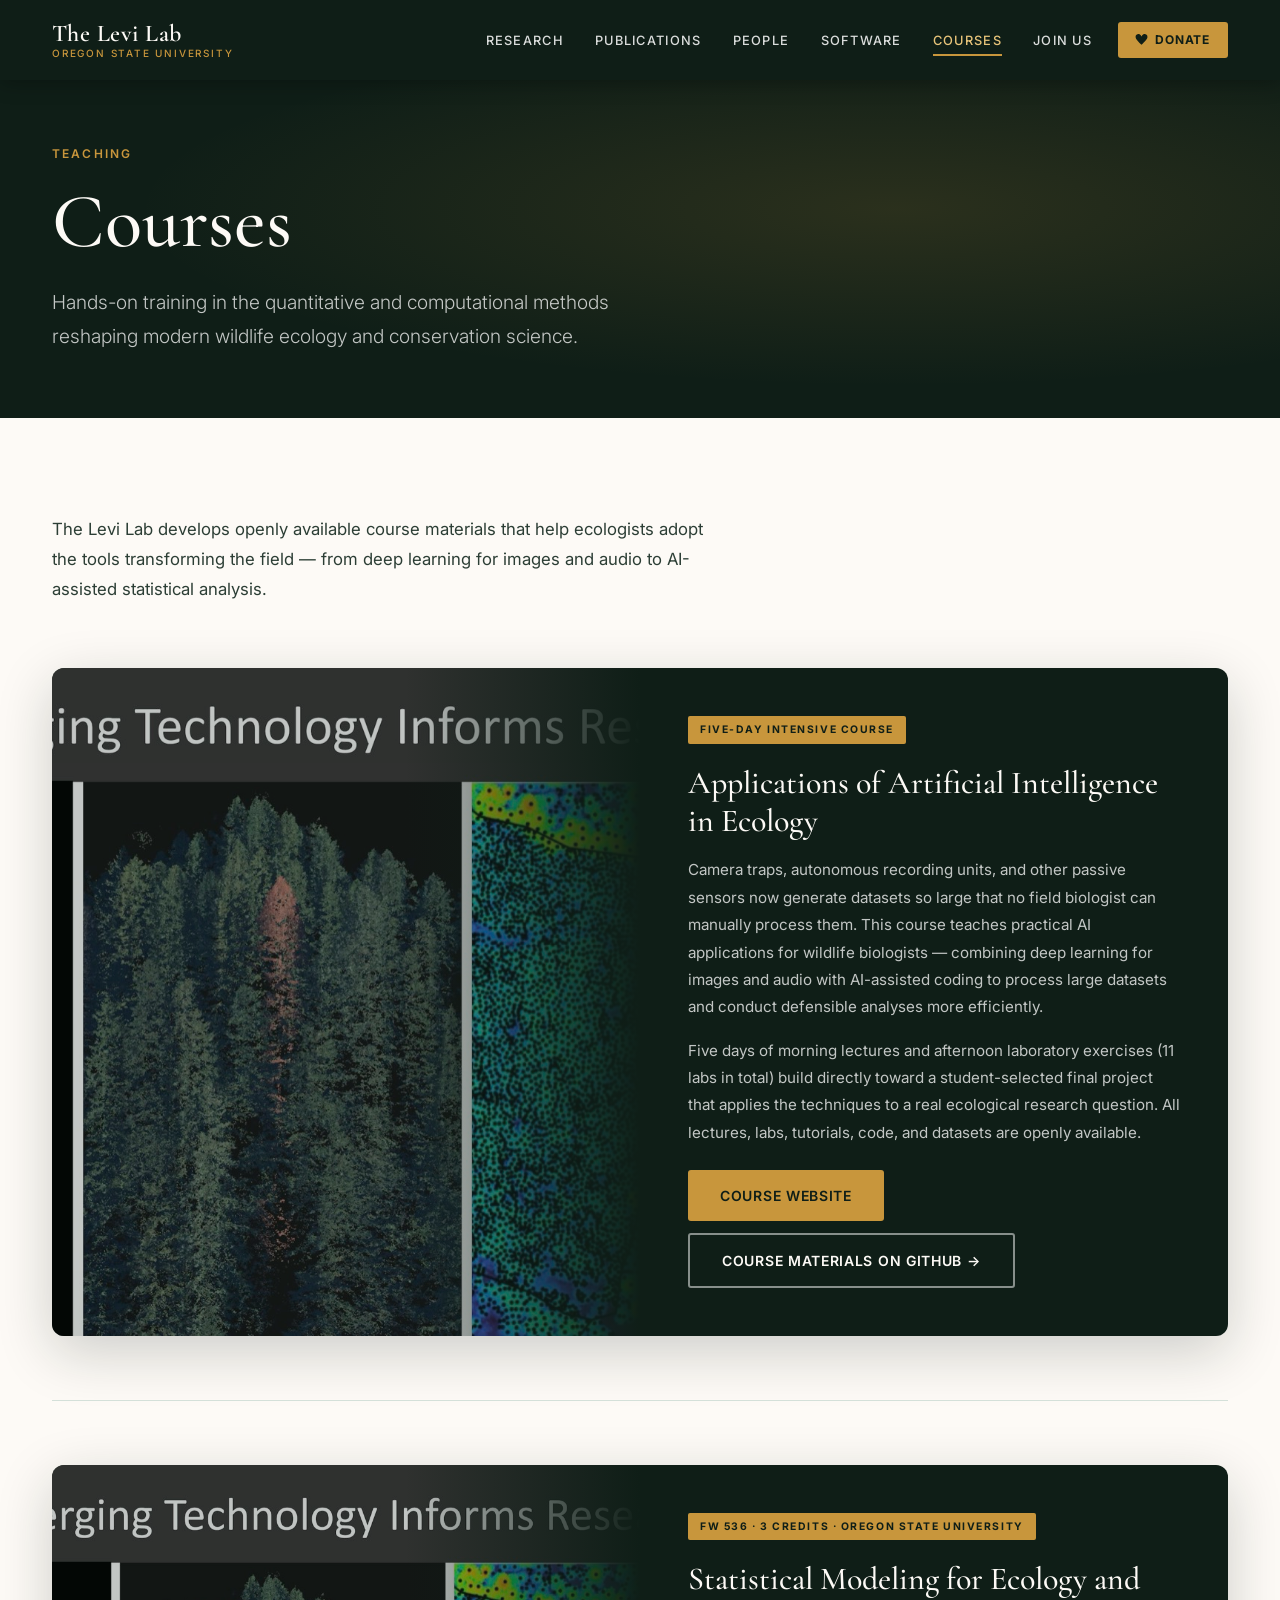
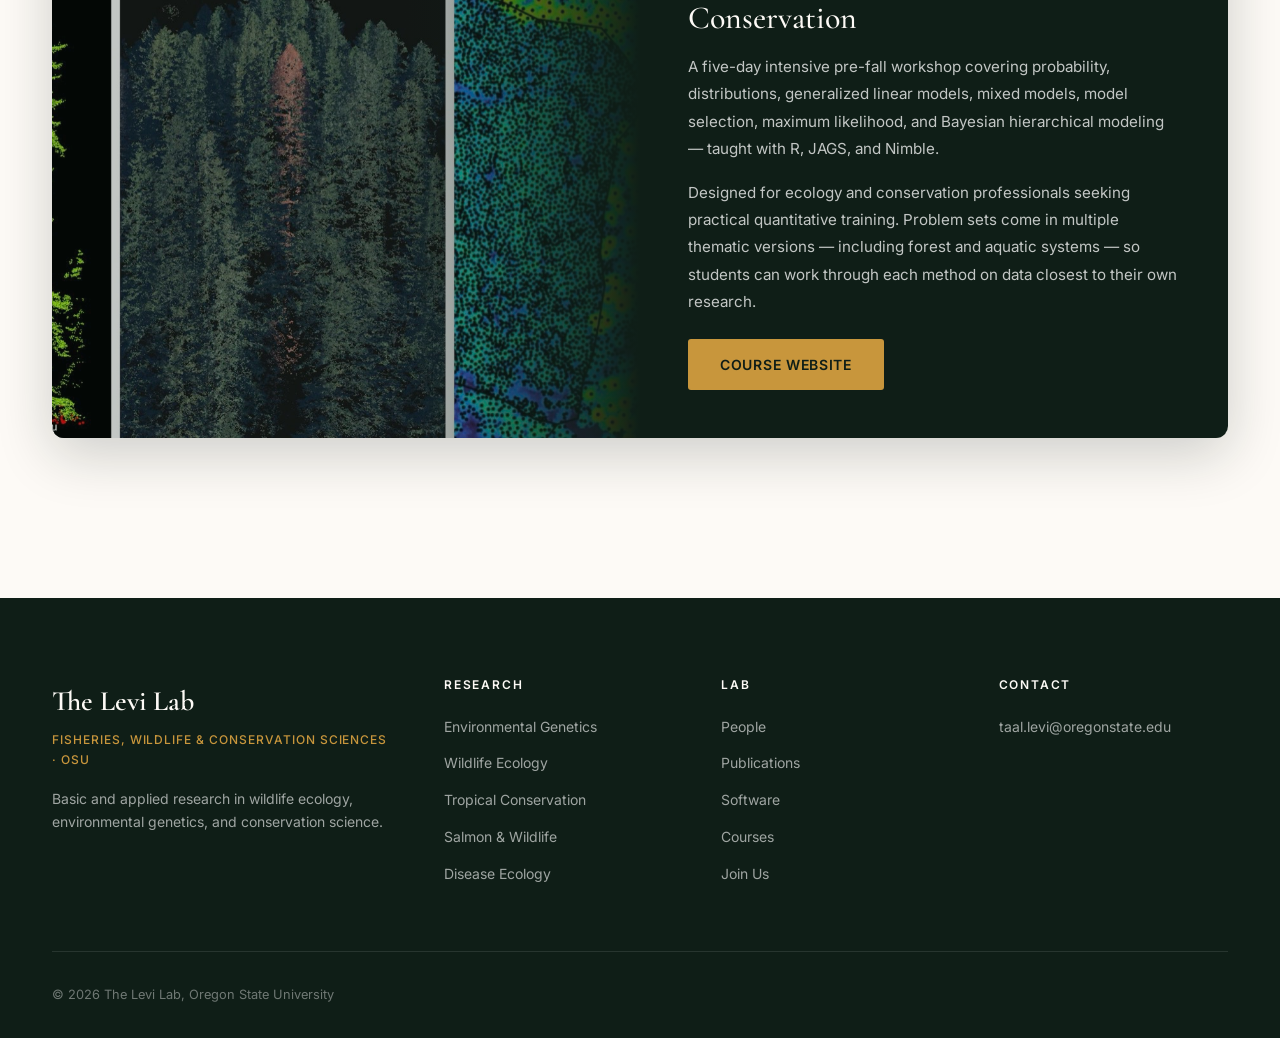
==== commit 0f8fa32a: "Remove the OSU colour theme Drops the theme toggle entirely: the injected nav button and its module " ====
--- a/courses.html
+++ b/courses.html
@@ -15,7 +15,7 @@
   <meta property="og:url" content="https://levi.cascadiawildlifelab.org/courses.html" />
   <meta property="og:site_name" content="The Levi Lab" />
   <meta name="twitter:card" content="summary_large_image" />
-  <script>document.documentElement.classList.add('js');!function(){var t=localStorage.getItem('levi-lab-theme');if(t==='osu')document.documentElement.setAttribute('data-theme','osu')}();</script>
+  <script>document.documentElement.classList.add('js');</script>
   <link rel="stylesheet" href="css/style.css" />
 </head>
 <body>
@@ -44,7 +44,7 @@
       <li><a href="software.html" class="nav__link">Software</a></li>
       <li><a href="courses.html" class="nav__link active">Courses</a></li>
       <li><a href="join.html" class="nav__link">Join Us</a></li>
-      <li><a href="https://www.paypal.com/donate?token=L3rN-BQrTYfOn3xu_ZGGP12tN9YeshB1Ru2laAK1H5JTG6XEm7YPeZZN710vsBEfOhClmTOPZdZ970hw" target="_blank" rel="noopener" title="Support the RNAi white-nose syndrome project or Carnivore Ecology &amp; Conservation — add a note with your choice when donating" class="btn--donate" style="margin-left:0.5rem;">
+      <li><a href="https://www.paypal.com/donate?token=gllQ1FXO_TB8O1FwQPIr4Hq8xp-DFLmHSHRRnrmxebYiWOYK117Lx8PmOWz0TYRACRBtDINOda7y5zq3" target="_blank" rel="noopener" title="Support the RNAi white-nose syndrome project or Carnivore Ecology &amp; Conservation — add a note with your choice when donating" class="btn--donate" style="margin-left:0.5rem;">
         <svg width="13" height="13" viewBox="0 0 24 24" fill="currentColor"><path d="M12 21.593c-5.63-5.539-11-10.297-11-14.402 0-3.791 3.068-5.191 5.281-5.191 1.312 0 4.151.501 5.719 4.457 1.59-3.968 4.464-4.447 5.726-4.447 2.54 0 5.274 1.621 5.274 5.181 0 4.069-5.136 8.625-11 14.402z"/></svg>
         Donate
       </a></li>
@@ -66,7 +66,7 @@
   <a href="software.html" class="nav__mobile-link">Software</a>
   <a href="courses.html" class="nav__mobile-link active">Courses</a>
   <a href="join.html" class="nav__mobile-link">Join Us</a>
-  <a href="https://www.paypal.com/donate?token=L3rN-BQrTYfOn3xu_ZGGP12tN9YeshB1Ru2laAK1H5JTG6XEm7YPeZZN710vsBEfOhClmTOPZdZ970hw" target="_blank" rel="noopener" title="Support the RNAi white-nose syndrome project or Carnivore Ecology &amp; Conservation — add a note with your choice when donating" class="nav__mobile-link" style="color: var(--accent-light);">♥ Donate</a>
+  <a href="https://www.paypal.com/donate?token=gllQ1FXO_TB8O1FwQPIr4Hq8xp-DFLmHSHRRnrmxebYiWOYK117Lx8PmOWz0TYRACRBtDINOda7y5zq3" target="_blank" rel="noopener" title="Support the RNAi white-nose syndrome project or Carnivore Ecology &amp; Conservation — add a note with your choice when donating" class="nav__mobile-link" style="color: var(--accent-light);">♥ Donate</a>
 </div>
 
 <main id="main">
--- a/css/style.css
+++ b/css/style.css
@@ -1867,114 +1867,6 @@
 }
 
 /* ============================================================
-   THEME TOGGLE BUTTON
-   ============================================================ */
-.theme-toggle {
-  display: inline-flex;
-  align-items: center;
-  gap: 7px;
-  padding: 5px 12px;
-  border-radius: 20px;
-  background: rgba(255,255,255,0.07);
-  border: 1px solid rgba(255,255,255,0.18);
-  color: rgba(255,255,255,0.72);
-  font-family: 'Inter', sans-serif;
-  font-size: 0.67rem;
-  font-weight: 600;
-  letter-spacing: 0.1em;
-  text-transform: uppercase;
-  cursor: pointer;
-  transition: var(--transition);
-  white-space: nowrap;
-  margin-left: 0.2rem;
-}
-
-.theme-toggle:hover {
-  background: rgba(255,255,255,0.14);
-  border-color: rgba(255,255,255,0.35);
-  color: white;
-}
-
-.theme-toggle__swatch {
-  width: 9px;
-  height: 9px;
-  border-radius: 50%;
-  flex-shrink: 0;
-  background: var(--accent);
-  display: inline-block;
-  box-shadow: 0 0 0 1px rgba(255,255,255,0.25);
-}
-
-/* ============================================================
-   OSU THEME  — Oregon State University orange + black
-   Toggle via <html data-theme="osu">
-   ============================================================ */
-[data-theme="osu"] {
-  --primary:        #2C2C2C;   /* charcoal — dark section backgrounds */
-  --primary-dark:   #111111;   /* near-black — nav, page-hero */
-  --primary-light:  #454545;   /* medium dark — hover states */
-  --accent:         #D73F09;   /* Beaver Orange */
-  --accent-light:   #F05A28;   /* lighter orange — hover highlights */
-  --cream:          #F8F5F2;
-  --warm-white:     #FFFFFF;
-  --text-dark:      #111111;
-  --text-body:      #383838;
-  --text-muted:     #888888;
-  --border:         #E0DADA;
-  --shadow-sm:      0 2px 8px rgba(0,0,0,0.10);
-  --shadow:         0 4px 24px rgba(0,0,0,0.15);
-  --shadow-lg:      0 16px 56px rgba(0,0,0,0.24);
-}
-
-/* Override hardcoded rgba(15,30,23,…) forest-green overlays */
-[data-theme="osu"] .hero__overlay {
-  background: linear-gradient(
-    160deg,
-    rgba(0,0,0,0.72) 0%,
-    rgba(0,0,0,0.42) 50%,
-    rgba(0,0,0,0.78) 100%
-  );
-}
-
-[data-theme="osu"] .research-card__overlay {
-  background: linear-gradient(
-    to top,
-    rgba(0,0,0,0.95) 0%,
-    rgba(0,0,0,0.50) 50%,
-    rgba(0,0,0,0.20) 100%
-  );
-}
-
-[data-theme="osu"] .research-card:hover .research-card__overlay {
-  background: linear-gradient(
-    to top,
-    rgba(0,0,0,0.98) 0%,
-    rgba(0,0,0,0.70) 60%,
-    rgba(0,0,0,0.35) 100%
-  );
-}
-
-[data-theme="osu"] .video-item__overlay {
-  background: linear-gradient(to top, rgba(0,0,0,0.82) 0%, transparent 52%);
-}
-
-[data-theme="osu"] .video-item:hover .video-item__overlay {
-  background: linear-gradient(to top, rgba(0,0,0,0.62) 0%, transparent 42%);
-}
-
-[data-theme="osu"] .intro-strip__image-caption {
-  background: linear-gradient(transparent, rgba(0,0,0,0.82));
-}
-
-[data-theme="osu"] .page-hero::before {
-  background: radial-gradient(ellipse at 70% 50%, rgba(215,63,9,0.18) 0%, transparent 60%);
-}
-
-[data-theme="osu"] .pub-search input:focus {
-  box-shadow: 0 0 0 3px rgba(215,63,9,0.12);
-}
-
-/* ============================================================
    ACCESSIBILITY & MOTION  (added in pre-launch review)
    ============================================================ */
 
@@ -2053,3 +1945,112 @@
   }
   .video-item__overlay { opacity: 1; }
 }
+
+/* ============================================================
+   PUBLICATIONS — RESEARCH-AREA FILTER BANNER
+   ============================================================ */
+.pub-topic-banner {
+  display: flex;
+  flex-wrap: wrap;
+  align-items: center;
+  justify-content: space-between;
+  gap: 1rem;
+  margin-bottom: 1.5rem;
+  padding: 1rem 1.35rem;
+  background: var(--primary);
+  color: var(--warm-white);
+  border-radius: var(--radius);
+}
+.pub-topic-banner[hidden] { display: none; }
+.pub-topic-banner__text {
+  display: flex;
+  flex-wrap: wrap;
+  align-items: baseline;
+  gap: 0.6rem;
+}
+.pub-topic-banner__label {
+  font-size: 0.68rem;
+  font-weight: 700;
+  letter-spacing: 0.14em;
+  text-transform: uppercase;
+  color: var(--accent-light);
+}
+.pub-topic-banner__text strong { font-size: 1.02rem; }
+.pub-topic-banner__text span:last-child {
+  font-size: 0.85rem;
+  color: rgba(255, 255, 255, 0.6);
+}
+.pub-topic-banner__clear {
+  font-size: 0.82rem;
+  font-weight: 600;
+  color: var(--accent-light);
+  border-bottom: 1px solid transparent;
+  transition: border-color var(--transition, 0.2s);
+  white-space: nowrap;
+}
+.pub-topic-banner__clear:hover,
+.pub-topic-banner__clear:focus-visible { border-bottom-color: var(--accent-light); }
+
+/* Inline citation links inside research-area prose */
+.pub-ref {
+  color: var(--accent);
+  font-weight: 600;
+  white-space: nowrap;
+  border-bottom: 1px solid transparent;
+  transition: border-color 0.2s, color 0.2s;
+}
+.pub-ref:hover,
+.pub-ref:focus-visible { border-bottom-color: currentColor; }
+
+/* Citation appended to a research-area bullet */
+.pub-cite {
+  display: inline;
+  font-size: 0.86em;
+  white-space: nowrap;
+}
+.pub-cite::before { content: "— "; color: var(--text-muted); }
+.pub-cite .pub-ref + .pub-ref::before { content: ", "; color: var(--text-muted); }
+
+/* ============================================================
+   JOIN PAGE — FUNDING CALLOUT
+   The single most consequential thing a prospective student
+   needs to know, so it is a callout rather than a footnote.
+   ============================================================ */
+.funding-note {
+  margin-top: 1.5rem;
+  padding: 1.15rem 1.35rem 1.25rem;
+  background: var(--cream);
+  border-left: 3px solid var(--accent);
+  border-radius: 0 var(--radius) var(--radius) 0;
+}
+.funding-note__label {
+  display: block;
+  font-size: 0.68rem;
+  font-weight: 700;
+  letter-spacing: 0.14em;
+  text-transform: uppercase;
+  color: var(--accent);
+  margin-bottom: 0.6rem;
+}
+.funding-note p {
+  font-size: 0.875rem;
+  line-height: 1.75;
+  color: var(--text-body);
+  margin: 0 0 0.7rem;
+}
+.funding-note p:last-child { margin-bottom: 0; }
+.funding-note strong { color: var(--primary); font-weight: 600; }
+
+/* A diagram rather than a photograph: show it whole instead of cropping
+   to fill. object-fit:cover would slice the labels off a circular
+   genome map in a 4:3 frame. */
+.research-section__media--diagram {
+  background: #fff;
+}
+.research-section__media--diagram img {
+  object-fit: contain;
+  padding: 1.5rem;
+}
+@media (max-width: 640px) {
+  .research-section__media--diagram img { padding: 0.75rem; }
+}
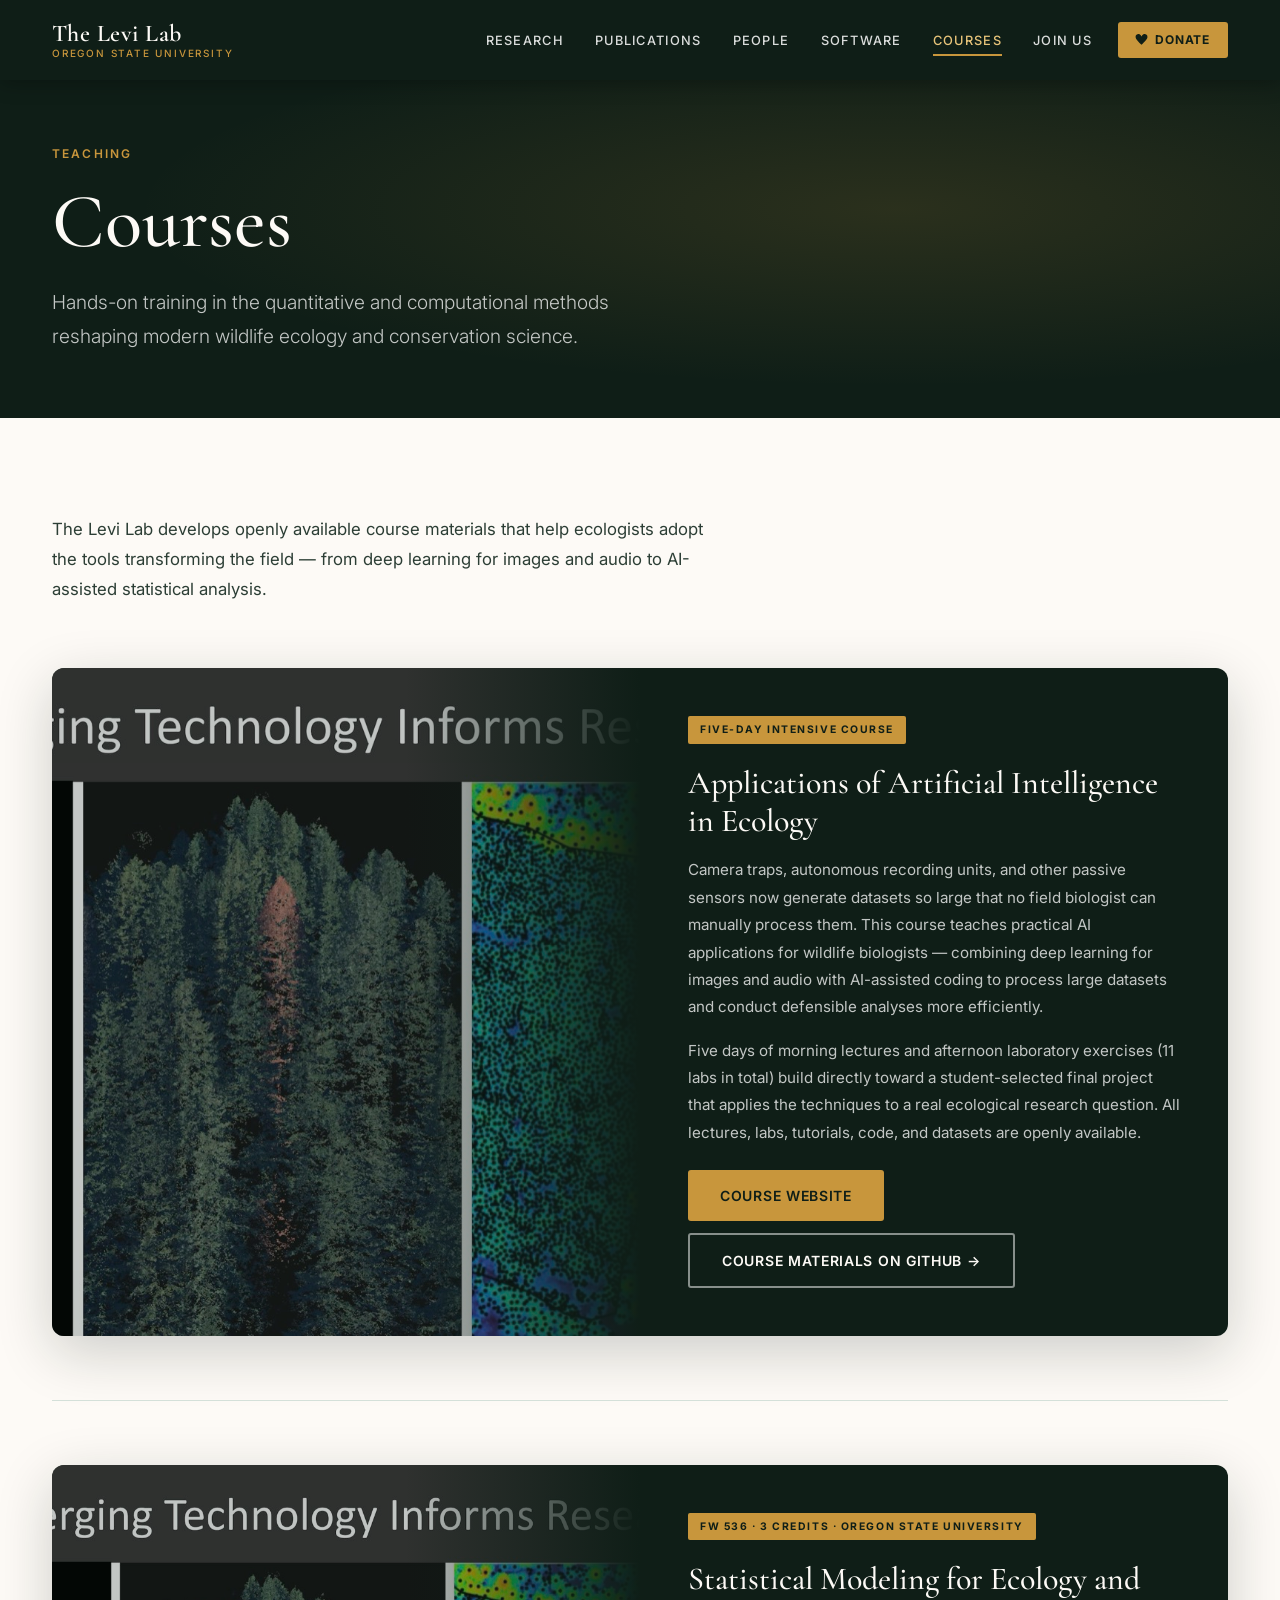
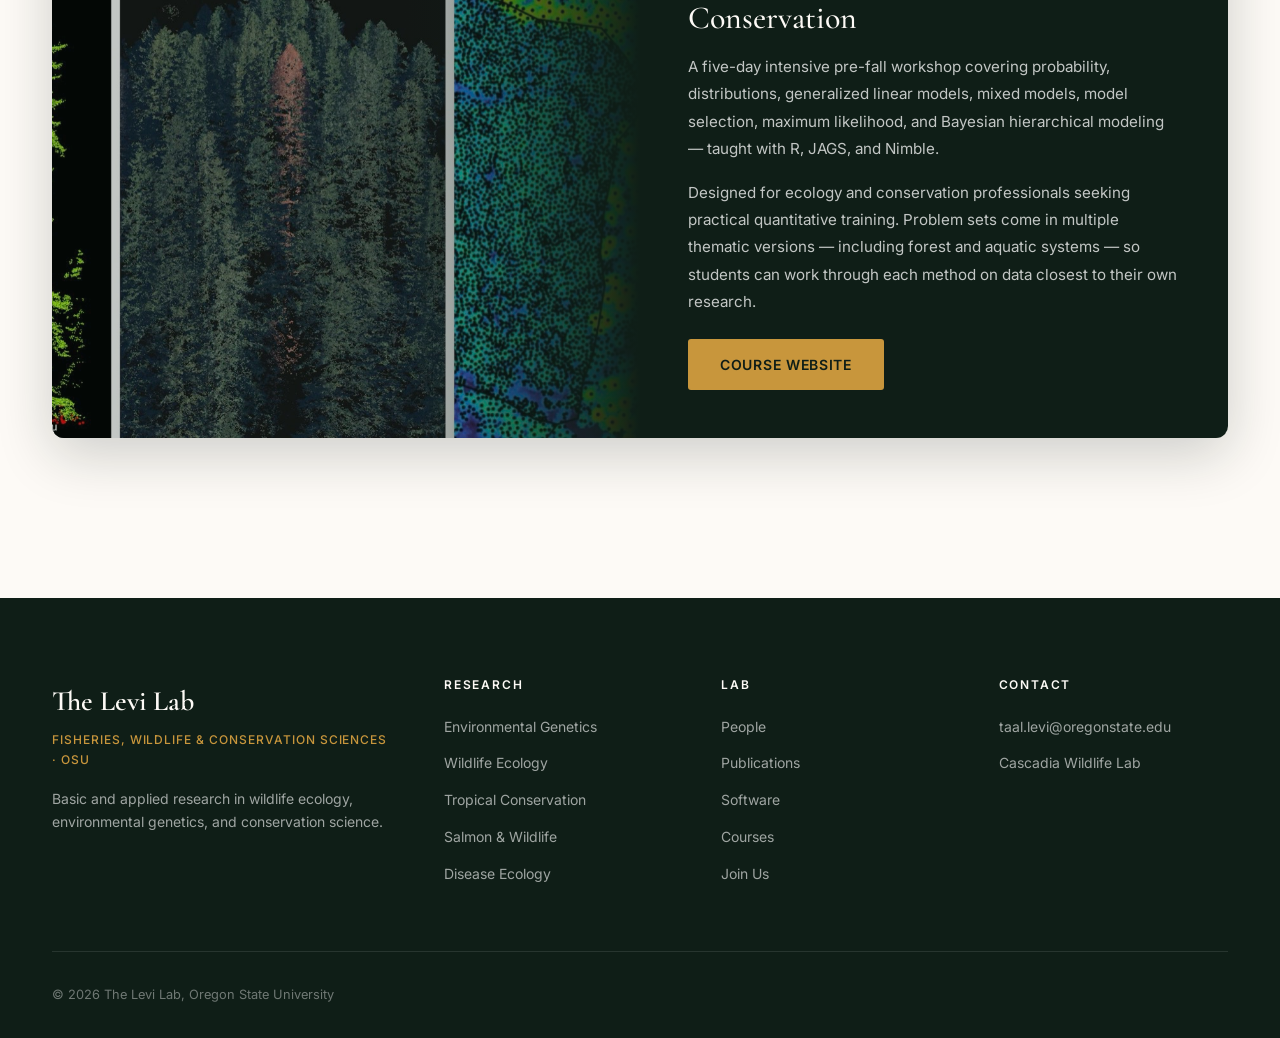
==== commit 59fa8abd: "Link to the Cascadia Wildlife Lab; add research films to the homepage - About the Lab: note the lab " ====
--- a/courses.html
+++ b/courses.html
@@ -44,7 +44,7 @@
       <li><a href="software.html" class="nav__link">Software</a></li>
       <li><a href="courses.html" class="nav__link active">Courses</a></li>
       <li><a href="join.html" class="nav__link">Join Us</a></li>
-      <li><a href="https://www.paypal.com/donate?token=gllQ1FXO_TB8O1FwQPIr4Hq8xp-DFLmHSHRRnrmxebYiWOYK117Lx8PmOWz0TYRACRBtDINOda7y5zq3" target="_blank" rel="noopener" title="Support the RNAi white-nose syndrome project or Carnivore Ecology &amp; Conservation — add a note with your choice when donating" class="btn--donate" style="margin-left:0.5rem;">
+      <li><a href="https://agresearchfoundation.oregonstate.edu/carnivore-ecology-and-conservation" target="_blank" rel="noopener" title="Support carnivore ecology and conservation research through the OSU Agricultural Research Foundation" class="btn--donate" style="margin-left:0.5rem;">
         <svg width="13" height="13" viewBox="0 0 24 24" fill="currentColor"><path d="M12 21.593c-5.63-5.539-11-10.297-11-14.402 0-3.791 3.068-5.191 5.281-5.191 1.312 0 4.151.501 5.719 4.457 1.59-3.968 4.464-4.447 5.726-4.447 2.54 0 5.274 1.621 5.274 5.181 0 4.069-5.136 8.625-11 14.402z"/></svg>
         Donate
       </a></li>
@@ -66,7 +66,7 @@
   <a href="software.html" class="nav__mobile-link">Software</a>
   <a href="courses.html" class="nav__mobile-link active">Courses</a>
   <a href="join.html" class="nav__mobile-link">Join Us</a>
-  <a href="https://www.paypal.com/donate?token=gllQ1FXO_TB8O1FwQPIr4Hq8xp-DFLmHSHRRnrmxebYiWOYK117Lx8PmOWz0TYRACRBtDINOda7y5zq3" target="_blank" rel="noopener" title="Support the RNAi white-nose syndrome project or Carnivore Ecology &amp; Conservation — add a note with your choice when donating" class="nav__mobile-link" style="color: var(--accent-light);">♥ Donate</a>
+  <a href="https://agresearchfoundation.oregonstate.edu/carnivore-ecology-and-conservation" target="_blank" rel="noopener" title="Support carnivore ecology and conservation research through the OSU Agricultural Research Foundation" class="nav__mobile-link" style="color: var(--accent-light);">♥ Donate</a>
 </div>
 
 <main id="main">
@@ -177,6 +177,7 @@
         <h5>Contact</h5>
         <ul>
           <li><a href="mailto:taal.levi@oregonstate.edu">taal.levi@oregonstate.edu</a></li>
+          <li><a href="https://cascadiawildlifelab.org/" target="_blank" rel="noopener">Cascadia Wildlife Lab</a></li>
         </ul>
       </div>
     </div>
--- a/css/style.css
+++ b/css/style.css
@@ -2054,3 +2054,134 @@
 @media (max-width: 640px) {
   .research-section__media--diagram img { padding: 0.75rem; }
 }
+
+/* ============================================================
+   FILMS (homepage) — OSU-produced films about the lab's research
+   ============================================================ */
+.text-link {
+  color: var(--primary);
+  font-weight: 500;
+  text-decoration: underline;
+  text-decoration-color: var(--accent);
+  text-underline-offset: 3px;
+}
+.text-link:hover { color: var(--accent); }
+
+.films {
+  background: var(--cream);
+  padding: 6rem 0;
+}
+
+.films__header {
+  text-align: center;
+  max-width: 620px;
+  margin: 0 auto 3rem;
+}
+
+.films__header h2 { margin: 0.75rem 0 1rem; }
+.films__header p { color: var(--text-muted); }
+
+.film-grid {
+  display: grid;
+  grid-template-columns: repeat(4, 1fr);
+  gap: 1.5rem;
+}
+
+.film-card {
+  display: flex;
+  flex-direction: column;
+  background: var(--warm-white);
+  border: 1px solid var(--border);
+  border-radius: var(--radius-lg);
+  overflow: hidden;
+  box-shadow: var(--shadow-sm);
+  transition: var(--transition);
+}
+
+.film-card:hover {
+  transform: translateY(-4px);
+  box-shadow: var(--shadow);
+}
+
+.film-card__thumb {
+  position: relative;
+  aspect-ratio: 16 / 9;
+  overflow: hidden;
+  background: var(--primary-dark);
+}
+
+.film-card__thumb img {
+  width: 100%;
+  height: 100%;
+  object-fit: cover;
+  transition: transform 0.5s ease;
+}
+
+.film-card:hover .film-card__thumb img { transform: scale(1.05); }
+
+.film-card__play {
+  position: absolute;
+  top: 50%;
+  left: 50%;
+  transform: translate(-50%, -50%);
+  width: 48px;
+  height: 48px;
+  border-radius: 50%;
+  display: flex;
+  align-items: center;
+  justify-content: center;
+  padding-left: 3px;
+  color: #fff;
+  background: rgba(15, 30, 23, 0.7);
+  border: 2px solid rgba(255, 255, 255, 0.75);
+  transition: var(--transition);
+}
+
+.film-card:hover .film-card__play {
+  background: var(--accent);
+  border-color: var(--accent);
+  color: var(--primary-dark);
+}
+
+.film-card__body {
+  padding: 1.25rem 1.25rem 1.5rem;
+  display: flex;
+  flex-direction: column;
+  flex: 1;
+}
+
+.film-card__title {
+  font-size: 1.2rem;
+  line-height: 1.3;
+  margin-bottom: 0.6rem;
+}
+
+.film-card__desc {
+  font-size: 0.85rem;
+  color: var(--text-muted);
+  line-height: 1.6;
+  margin-bottom: 1rem;
+}
+
+.film-card__link {
+  margin-top: auto;
+  font-size: 0.75rem;
+  font-weight: 600;
+  letter-spacing: 0.1em;
+  text-transform: uppercase;
+  color: var(--accent);
+}
+
+.films__more {
+  text-align: center;
+  margin-top: 2.5rem;
+}
+
+@media (max-width: 1100px) {
+  .film-grid { grid-template-columns: repeat(2, 1fr); }
+}
+
+@media (max-width: 640px) {
+  .films { padding: 4rem 0; }
+  .film-grid { grid-template-columns: 1fr; }
+}
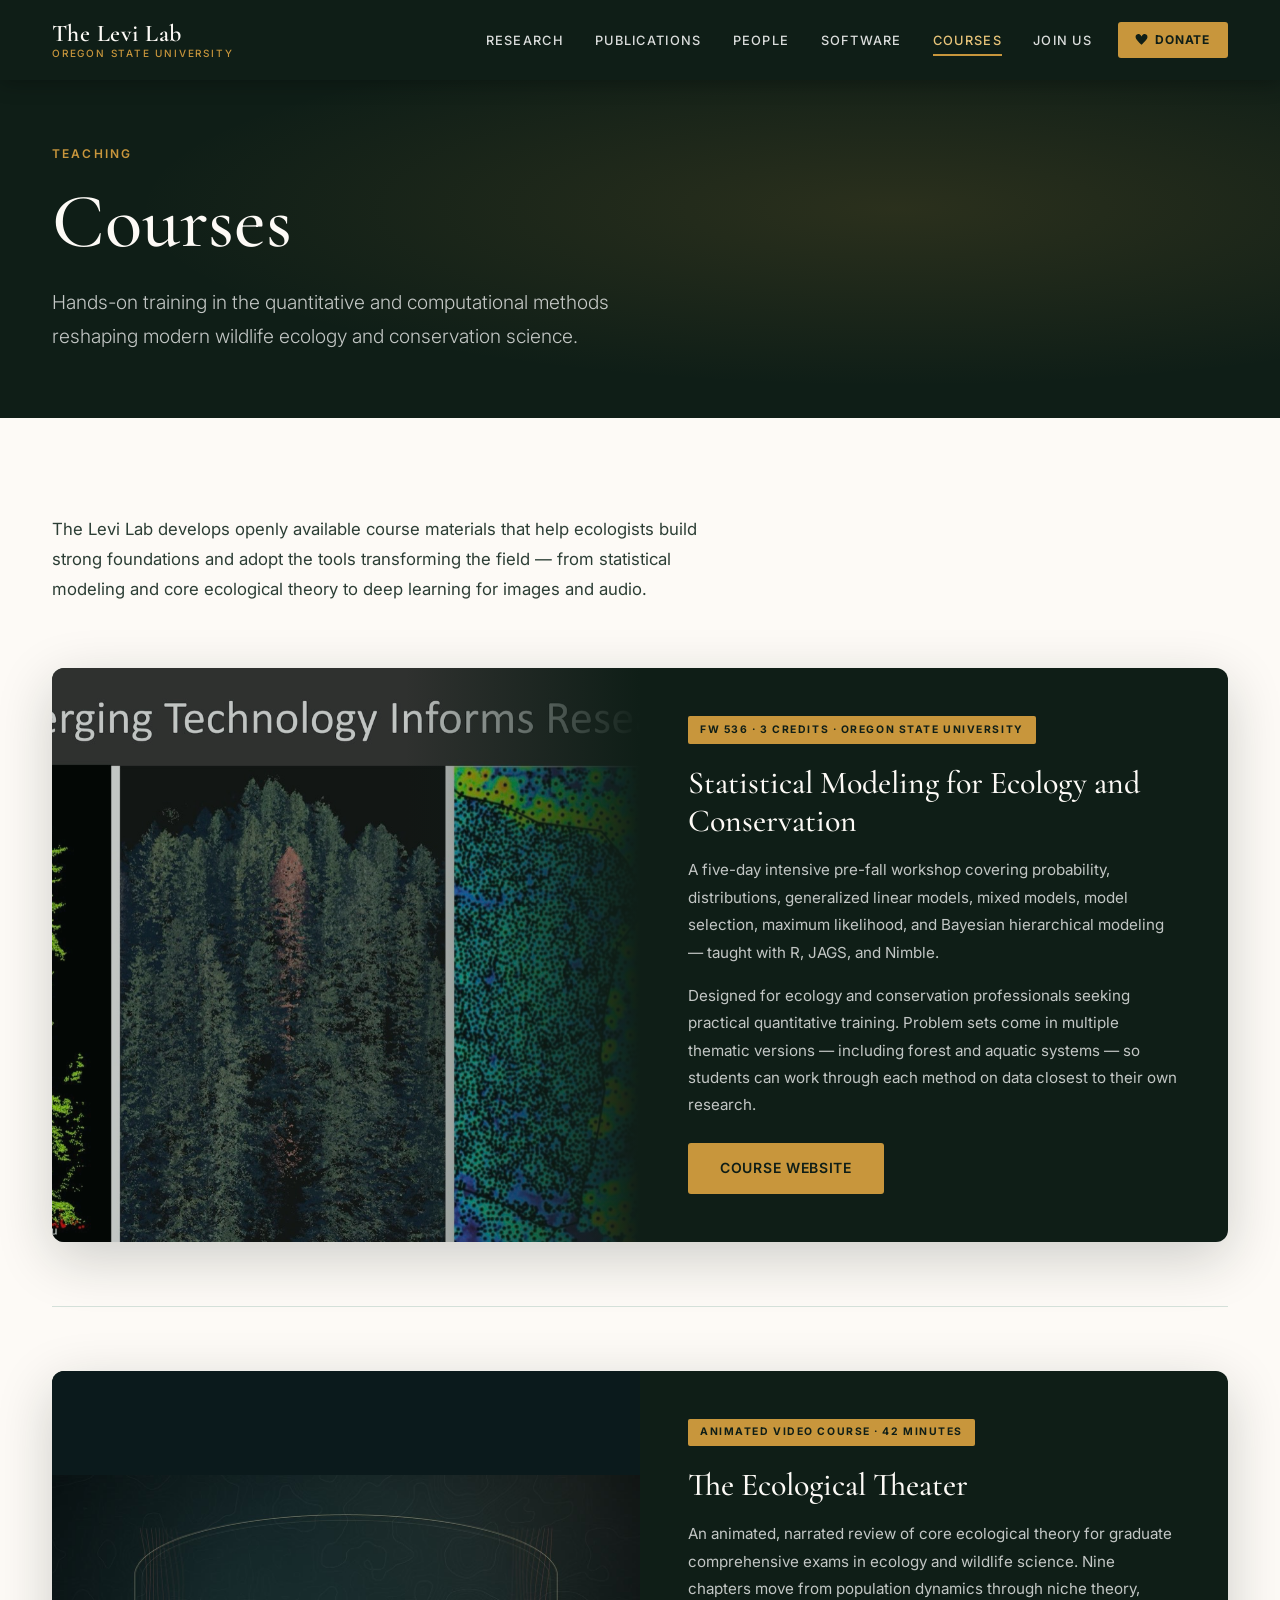
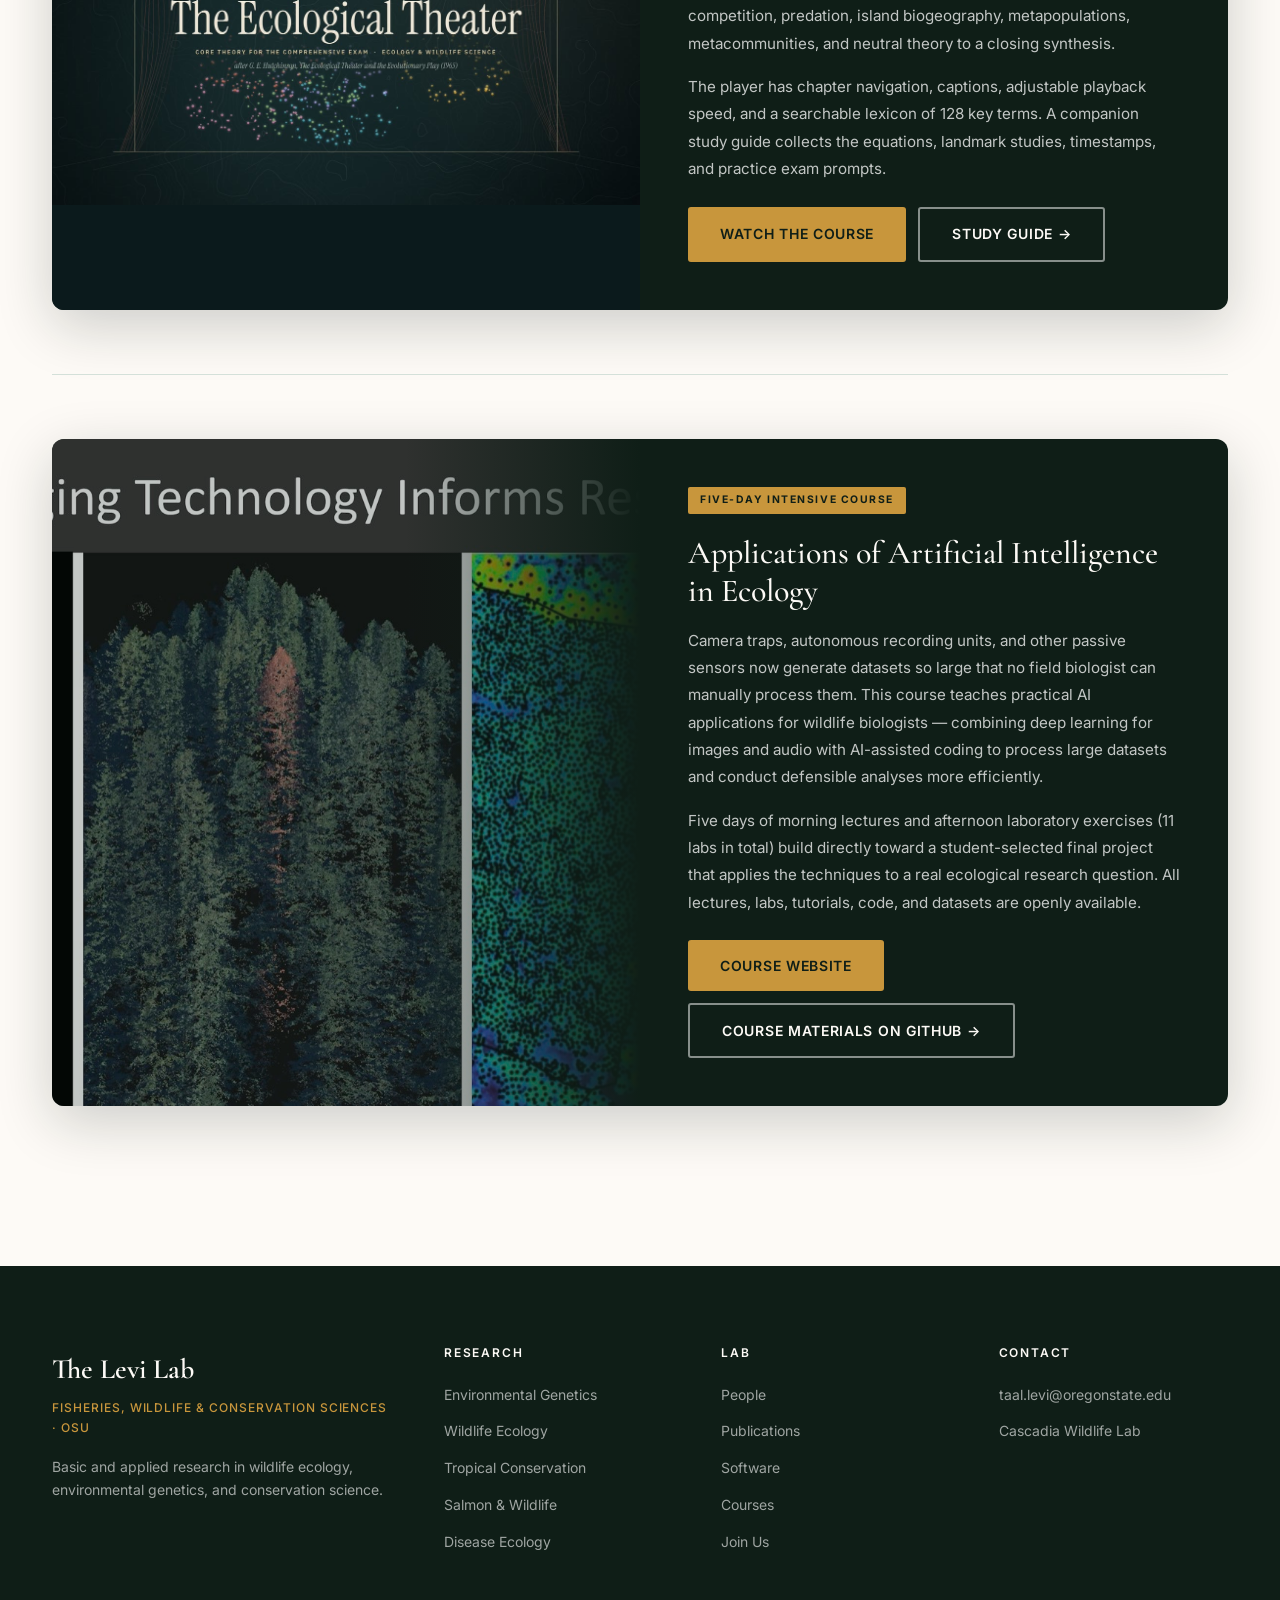
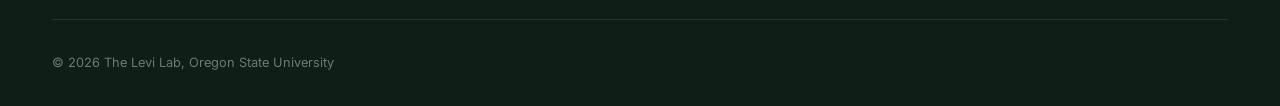
==== commit d16fb2f6: "Courses: add The Ecological Theater; move AI in Ecology to the bottom Order is now FW 536, The Ecolo" ====
--- a/courses.html
+++ b/courses.html
@@ -4,12 +4,12 @@
   <meta charset="UTF-8" />
   <meta name="viewport" content="width=device-width, initial-scale=1.0" />
   <title>Courses — The Levi Lab</title>
-  <meta name="description" content="Courses taught by the Levi Lab: Applications of Artificial Intelligence in Ecology, and FW 536 — Statistical Modeling for Ecology and Conservation." />
+  <meta name="description" content="Courses taught by the Levi Lab: FW 536 — Statistical Modeling for Ecology and Conservation, The Ecological Theater, and Applications of Artificial Intelligence in Ecology." />
   <link rel="icon" href="favicon.svg" type="image/svg+xml" />
   <link rel="canonical" href="https://levi.cascadiawildlifelab.org/courses.html" />
   <meta name="theme-color" content="#1d3b2a" />
   <meta property="og:title" content="Courses — The Levi Lab" />
-  <meta property="og:description" content="Courses taught by the Levi Lab: Applications of Artificial Intelligence in Ecology, and FW 536 — Statistical Modeling for Ecology and Conservation." />
+  <meta property="og:description" content="Courses taught by the Levi Lab: FW 536 — Statistical Modeling for Ecology and Conservation, The Ecological Theater, and Applications of Artificial Intelligence in Ecology." />
   <meta property="og:type" content="website" />
   <meta property="og:image" content="https://levi.cascadiawildlifelab.org/media/img/m228.jpg" />
   <meta property="og:url" content="https://levi.cascadiawildlifelab.org/courses.html" />
@@ -86,11 +86,61 @@
 
     <div class="fade-in" style="max-width: 680px; margin-bottom: 1rem;">
       <p style="font-size: 1.05rem; color: var(--text-body); line-height: 1.8;">
-        The Levi Lab develops openly available course materials that help ecologists adopt the tools transforming the field — from deep learning for images and audio to AI-assisted statistical analysis.
+        The Levi Lab develops openly available course materials that help ecologists build strong foundations and adopt the tools transforming the field — from statistical modeling and core ecological theory to deep learning for images and audio.
       </p>
     </div>
 
-    <!-- FEATURED COURSE — AI IN ECOLOGY -->
+    <!-- COURSE — FW 536 -->
+    <div class="flagship-card fade-in">
+      <div class="flagship-card__media">
+        <img src="media/img/esrf-lidar.jpg" alt="Ecological data visualization">
+        <div class="flagship-card__media-overlay"></div>
+      </div>
+      <div class="flagship-card__content">
+        <span class="flagship-card__badge">FW 536 · 3 Credits · Oregon State University</span>
+        <h3>Statistical Modeling for Ecology and Conservation</h3>
+        <p>
+          A five-day intensive pre-fall workshop covering probability, distributions, generalized linear models, mixed models, model selection, maximum likelihood, and Bayesian hierarchical modeling — taught with R, JAGS, and Nimble.
+        </p>
+        <p>
+          Designed for ecology and conservation professionals seeking practical quantitative training. Problem sets come in multiple thematic versions — including forest and aquatic systems — so students can work through each method on data closest to their own research.
+        </p>
+        <div class="flagship-card__actions">
+          <a href="https://taaltree.github.io/FW536/" target="_blank" rel="noopener" class="btn btn--primary">Course Website</a>
+        </div>
+      </div>
+    </div>
+
+    <!-- ============================================================
+         COURSE — THE ECOLOGICAL THEATER
+         ============================================================ -->
+    <div class="divider fade-in" style="margin: 4rem 0;"></div>
+
+    <div class="flagship-card fade-in">
+      <div class="flagship-card__media" style="background: #0B1A1C;">
+        <img src="media/img/ecological-theater.jpg" alt="Title card for The Ecological Theater: a stage with coloured dots representing species" style="object-fit: contain; opacity: 1;">
+      </div>
+      <div class="flagship-card__content">
+        <span class="flagship-card__badge">Animated Video Course · 42 Minutes</span>
+        <h3>The Ecological Theater</h3>
+        <p>
+          An animated, narrated review of core ecological theory for graduate comprehensive exams in ecology and wildlife science. Nine chapters move from population dynamics through niche theory, competition, predation, island biogeography, metapopulations, metacommunities, and neutral theory to a closing synthesis.
+        </p>
+        <p>
+          The player has chapter navigation, captions, adjustable playback speed, and a searchable lexicon of 128 key terms. A companion study guide collects the equations, landmark studies, timestamps, and practice exam prompts.
+        </p>
+        <div class="flagship-card__actions">
+          <a href="https://taaltree.github.io/ecological-theater/" target="_blank" rel="noopener" class="btn btn--primary">Watch the Course</a>
+          <a href="https://taaltree.github.io/ecological-theater/The_Ecological_Theater_Study_Guide.html" target="_blank" rel="noopener" class="btn btn--outline">Study Guide →</a>
+        </div>
+      </div>
+    </div>
+
+    <!-- ============================================================
+         COURSE — AI IN ECOLOGY
+         ============================================================ -->
+    <div class="divider fade-in" style="margin: 4rem 0;"></div>
+
     <div class="flagship-card fade-in">
       <div class="flagship-card__media">
         <video autoplay muted loop playsinline preload="none" poster="media/img/esrf-lidar.jpg">
@@ -110,31 +160,6 @@
         <div class="flagship-card__actions">
           <a href="https://taaltree.github.io/AI-in-Ecology/" target="_blank" rel="noopener" class="btn btn--primary">Course Website</a>
           <a href="https://github.com/taaltree/AI-in-Ecology" target="_blank" rel="noopener" class="btn btn--outline">Course Materials on GitHub →</a>
-        </div>
-      </div>
-    </div>
-
-    <!-- ============================================================
-         COURSE — FW 536
-         ============================================================ -->
-    <div class="divider fade-in" style="margin: 4rem 0;"></div>
-
-    <div class="flagship-card fade-in">
-      <div class="flagship-card__media">
-        <img src="media/img/esrf-lidar.jpg" alt="Ecological data visualization">
-        <div class="flagship-card__media-overlay"></div>
-      </div>
-      <div class="flagship-card__content">
-        <span class="flagship-card__badge">FW 536 · 3 Credits · Oregon State University</span>
-        <h3>Statistical Modeling for Ecology and Conservation</h3>
-        <p>
-          A five-day intensive pre-fall workshop covering probability, distributions, generalized linear models, mixed models, model selection, maximum likelihood, and Bayesian hierarchical modeling — taught with R, JAGS, and Nimble.
-        </p>
-        <p>
-          Designed for ecology and conservation professionals seeking practical quantitative training. Problem sets come in multiple thematic versions — including forest and aquatic systems — so students can work through each method on data closest to their own research.
-        </p>
-        <div class="flagship-card__actions">
-          <a href="https://taaltree.github.io/FW536/" target="_blank" rel="noopener" class="btn btn--primary">Course Website</a>
         </div>
       </div>
     </div>
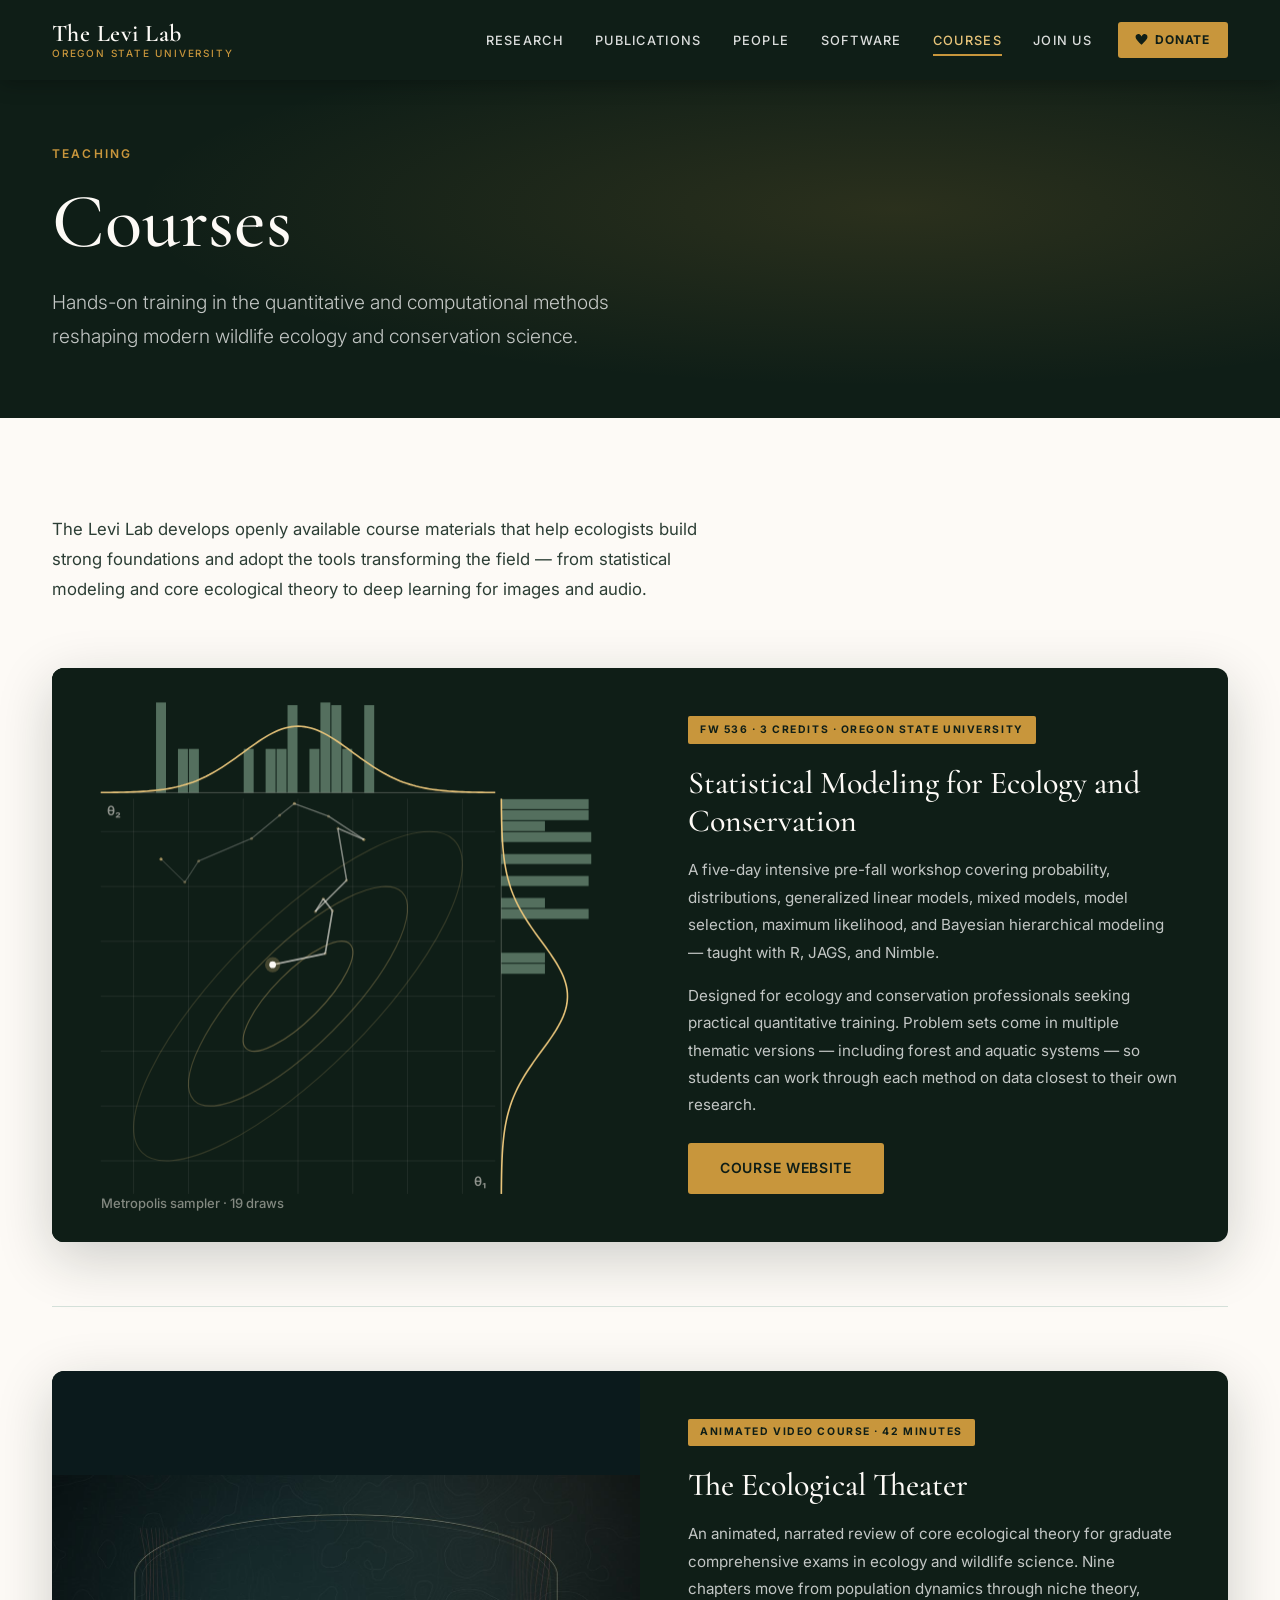
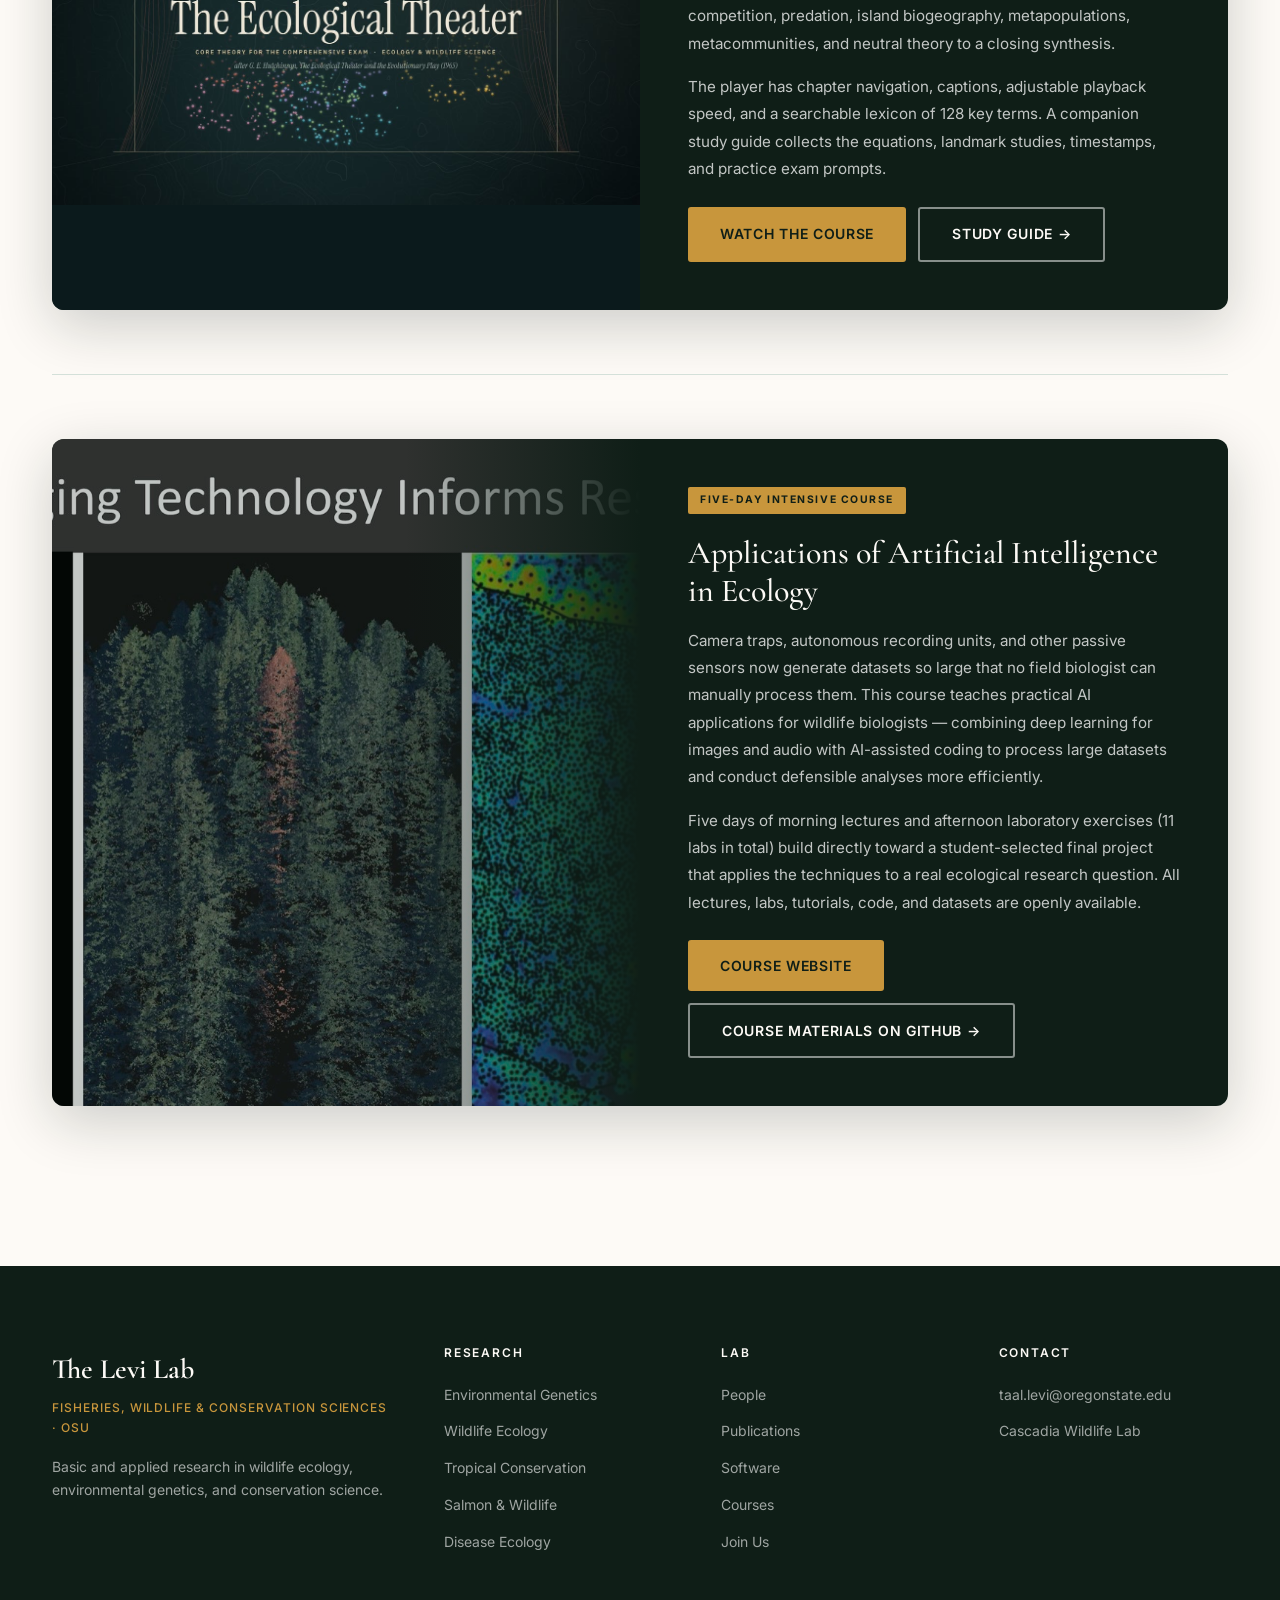
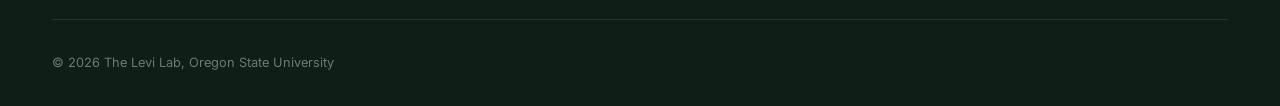
==== commit bf3b31ca: "Courses: animate an MCMC sampler on the FW 536 card Replace the unrelated LiDAR image with a live ca" ====
--- a/courses.html
+++ b/courses.html
@@ -92,9 +92,8 @@
 
     <!-- COURSE — FW 536 -->
     <div class="flagship-card fade-in">
-      <div class="flagship-card__media">
-        <img src="media/img/esrf-lidar.jpg" alt="Ecological data visualization">
-        <div class="flagship-card__media-overlay"></div>
+      <div class="flagship-card__media flagship-card__media--canvas">
+        <canvas id="mcmcCanvas" style="position:absolute; inset:0; width:100%; height:100%; display:block;" role="img" aria-label="Animation: a Metropolis MCMC sampler walks through a correlated two-parameter posterior, its draws accumulating while histograms of each marginal fill in against the true normal curves"></canvas>
       </div>
       <div class="flagship-card__content">
         <span class="flagship-card__badge">FW 536 · 3 Credits · Oregon State University</span>
@@ -213,5 +212,6 @@
 </footer>
 
 <script src="js/main.js"></script>
+<script src="js/mcmc-anim.js" defer></script>
 </body>
 </html>
--- a/css/style.css
+++ b/css/style.css
@@ -1895,18 +1895,6 @@
   border-radius: 2px;
 }
 
-/* The Open Science panel used an inline 1fr 1fr grid, which no media query
-   could override — it stayed two columns and squeezed on phones. */
-.open-science-grid {
-  display: grid;
-  grid-template-columns: 1fr 1fr;
-  gap: 3rem;
-  align-items: center;
-}
-@media (max-width: 768px) {
-  .open-science-grid { grid-template-columns: 1fr; gap: 2rem; }
-}
-
 @media (prefers-reduced-motion: reduce) {
   html { scroll-behavior: auto; }
   .js .fade-in,
@@ -2041,20 +2029,6 @@
 .funding-note p:last-child { margin-bottom: 0; }
 .funding-note strong { color: var(--primary); font-weight: 600; }
 
-/* A diagram rather than a photograph: show it whole instead of cropping
-   to fill. object-fit:cover would slice the labels off a circular
-   genome map in a 4:3 frame. */
-.research-section__media--diagram {
-  background: #fff;
-}
-.research-section__media--diagram img {
-  object-fit: contain;
-  padding: 1.5rem;
-}
-@media (max-width: 640px) {
-  .research-section__media--diagram img { padding: 0.75rem; }
-}
-
 /* ============================================================
    FILMS (homepage) — OSU-produced films about the lab's research
    ============================================================ */
@@ -2185,3 +2159,13 @@
   .films { padding: 4rem 0; }
   .film-grid { grid-template-columns: 1fr; }
 }
+
+/* FW 536 card: live MCMC animation in place of a photo (js/mcmc-anim.js) */
+.flagship-card__media--canvas { background: var(--primary-dark); }
+.flagship-card__media--canvas canvas {
+  position: absolute;
+  inset: 0;
+  width: 100%;
+  height: 100%;
+  display: block;
+}
